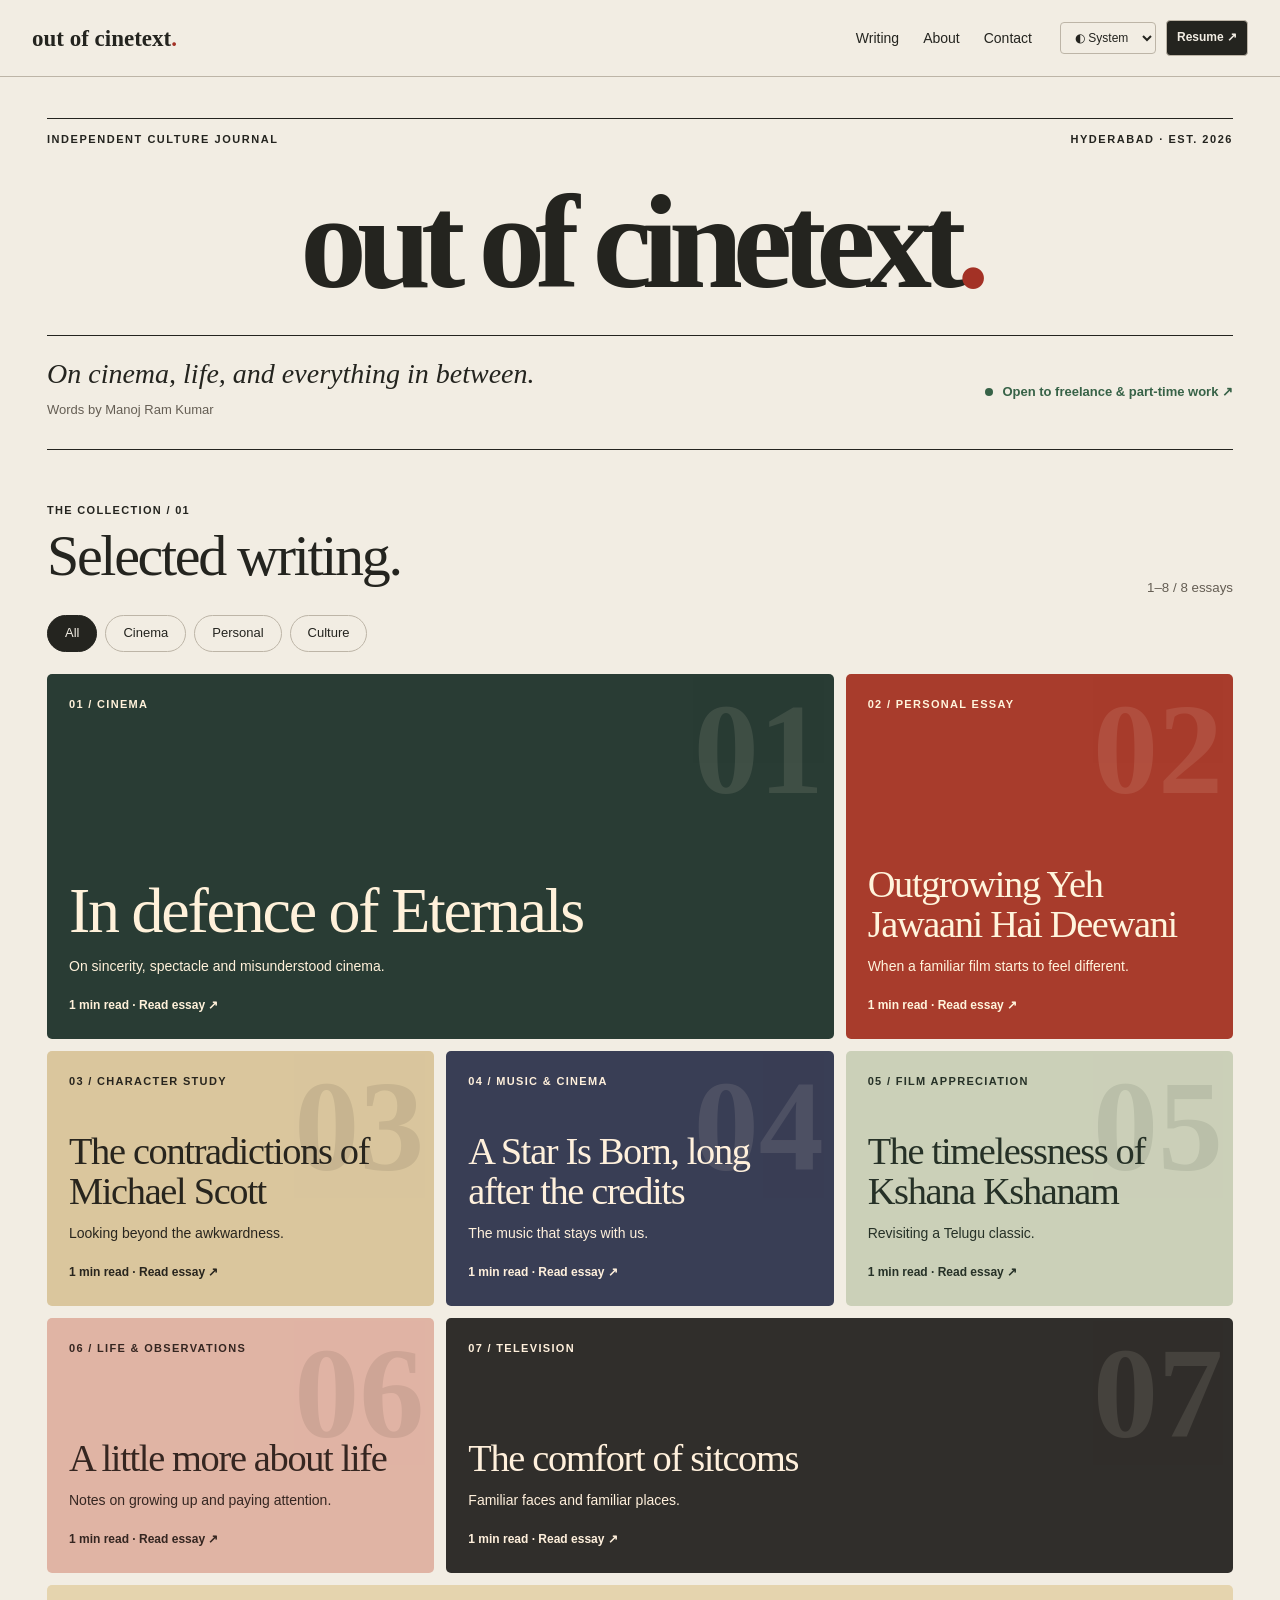
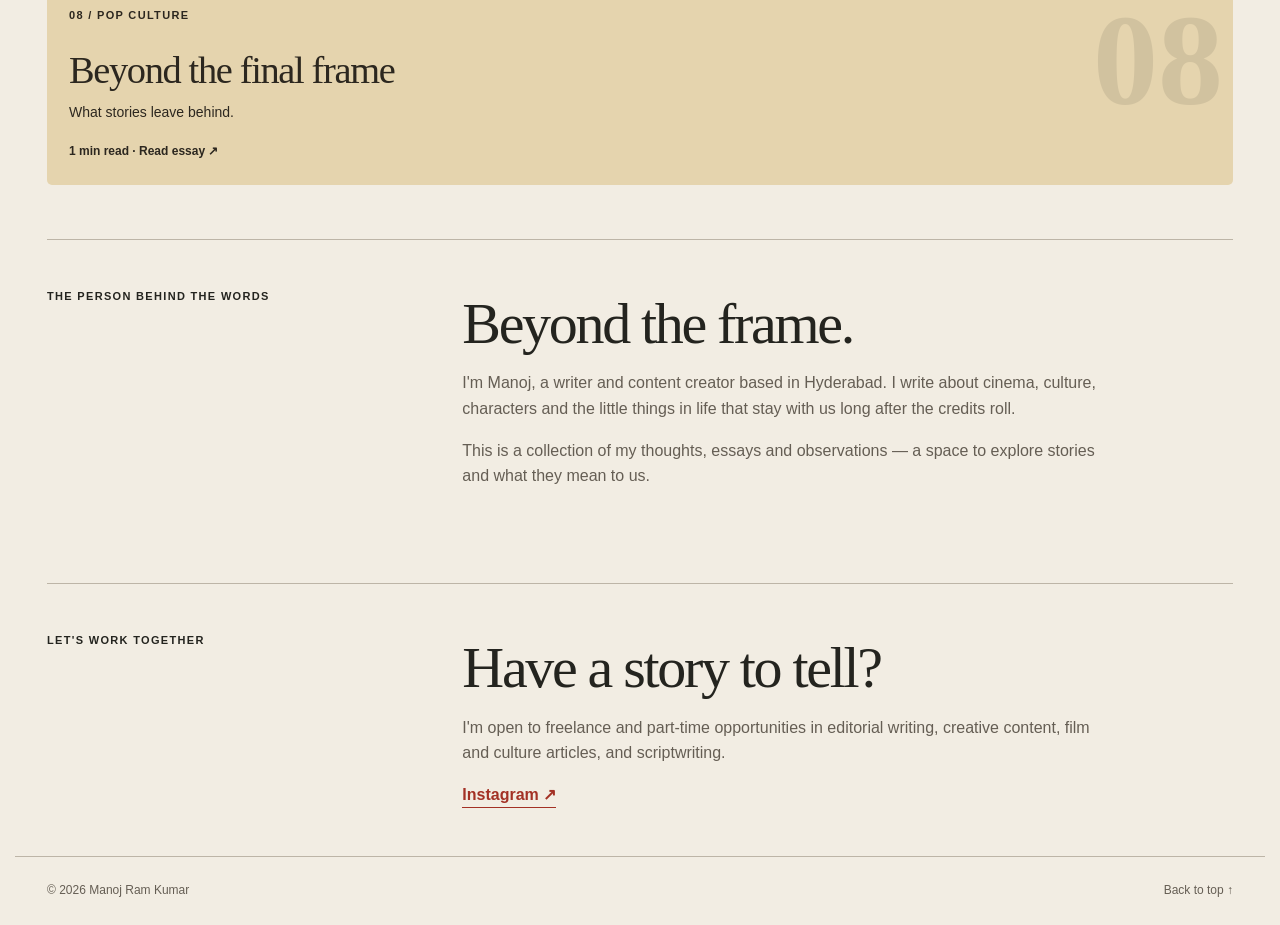
==== index.html @ 1c5a857e "Add files via upload" ====
<!doctype html><html lang="en"><head><meta charset="utf-8"><meta name="viewport" content="width=device-width,initial-scale=1"><meta name="description" content="Out of Cinetext — an independent writing portfolio by Manoj Ram Kumar."><title>out of cinetext.</title><script src="theme.js"></script><link rel="stylesheet" href="style.css"><script src="works.js" defer></script><script src="app.js" defer></script></head><body><a class="skip" href="#main">Skip to content</a><header class="mast"><div class="navwrap"><a class="brand" href="index.html">out of cinetext<span>.</span></a><nav aria-label="Main navigation"><a href="index.html#writing">Writing</a><a href="index.html#about">About</a><a href="index.html#contact">Contact</a></nav><div class="tools"><label class="sr" for="theme">Colour theme</label><select id="theme" title="Colour theme"><option value="system">◐ System</option><option value="light">☀ Light</option><option value="dark">☾ Dark</option></select><a class="resume" id="resume" href="resume.html">Resume ↗</a></div></div><div id="progress" role="progressbar" aria-label="Reading progress" aria-valuemin="0" aria-valuemax="100" aria-valuenow="0" hidden></div></header><main id="main"><section class="hero"><div class="edition"><span>INDEPENDENT CULTURE JOURNAL</span><span>HYDERABAD · EST. 2026</span></div><h1>out of cinetext<span>.</span></h1><div class="herofoot"><div><p class="tagline">On cinema, life, and everything in between.</p><p class="byline">Words by Manoj Ram Kumar</p></div><a class="availability" href="#contact"><i></i> Open to freelance &amp; part-time work ↗</a></div></section><section id="writing"><div class="sectionhead"><div><p class="eyebrow">THE COLLECTION / 01</p><h2>Selected writing.</h2></div><small id="count"></small></div><div class="filters" id="filters" aria-label="Filter by category"></div><div id="works" class="works"></div><div id="pagination" class="pagination" aria-label="Writing pages"></div><p id="status" class="sr" aria-live="polite"></p><noscript>Please enable JavaScript to view the writing collection.</noscript></section><section id="about" class="split"><p class="eyebrow">THE PERSON BEHIND THE WORDS</p><div><h2>Beyond the frame.</h2><p>I'm Manoj, a writer and content creator based in Hyderabad. I write about cinema, culture, characters and the little things in life that stay with us long after the credits roll.</p><p>This is a collection of my thoughts, essays and observations — a space to explore stories and what they mean to us.</p></div></section><section id="contact" class="split"><p class="eyebrow">LET'S WORK TOGETHER</p><div><h2>Have a story to tell?</h2><p>I'm open to freelance and part-time opportunities in editorial writing, creative content, film and culture articles, and scriptwriting.</p><a id="email" class="contactlink" hidden>Email me ↗</a><a class="contactlink" href="https://www.instagram.com/mithabhashiii/">Instagram ↗</a></div></section></main><footer><span>© <span id="year"></span> Manoj Ram Kumar</span><a href="#">Back to top ↑</a></footer></body></html>
---- style.css ----
:root{color-scheme:light;--bg:#f2ede3;--ink:#24241f;--muted:#655e54;--line:#bdb5a7;--accent:#a33125;--panel:#e7dfd0;--green:#376247;--header:76px;--serif:Georgia,'Times New Roman',serif;--sans:Arial,Helvetica,sans-serif}html[data-theme=dark]{color-scheme:dark;--bg:#191a18;--ink:#f1e8d8;--muted:#c0b8aa;--line:#57574e;--accent:#f18e76;--panel:#282a25;--green:#a8d1a9}*{box-sizing:border-box}html{scroll-behavior:smooth;scroll-padding-top:calc(var(--header) + 24px)}body{margin:0;background:var(--bg);color:var(--ink);font:16px/1.6 var(--sans);padding-top:var(--header)}a{color:inherit;text-decoration:none}button,select{font:inherit;color:inherit}button,select,a{-webkit-tap-highlight-color:transparent}button:focus-visible,a:focus-visible,select:focus-visible{outline:3px solid var(--accent);outline-offset:4px}.sr{position:absolute;width:1px;height:1px;overflow:hidden;clip-path:inset(50%)}.skip{position:fixed;top:-100px;left:12px;background:var(--bg);padding:8px;z-index:100}.skip:focus{top:8px}.mast{position:fixed;inset:0 0 auto;z-index:20;background:var(--bg);border-bottom:1px solid var(--line)}.navwrap{max-width:1320px;margin:auto;height:var(--header);padding:0 32px;display:flex;align-items:center;gap:28px}.brand{font:bold 23px/1 var(--serif);white-space:nowrap}.brand span,.hero h1 span{color:var(--accent)}nav{display:flex;gap:24px;margin-left:auto;font-size:14px}nav a:hover,.contactlink:hover{text-decoration:underline}.tools{display:flex;align-items:center;gap:10px}.tools select,.resume{border:1px solid var(--line);background:transparent;border-radius:4px;padding:7px 10px;font-size:12px;white-space:nowrap}.resume{background:var(--ink);color:var(--bg);font-weight:bold}#progress{position:absolute;bottom:-1px;left:0;height:3px;background:var(--accent);width:0}main,footer{max-width:1250px;margin:auto;padding:0 32px}.hero{padding:42px 0 52px}.edition,.herofoot,.sectionhead{display:flex;justify-content:space-between;align-items:center;gap:20px}.edition{border-top:1px solid var(--ink);padding-top:12px;font-size:11px;letter-spacing:.14em;font-weight:bold}.hero h1{font:bold clamp(54px,10.4vw,145px)/1.04 var(--serif);letter-spacing:-.075em;margin:24px 0;text-align:center}.herofoot{border-top:1px solid var(--ink);border-bottom:1px solid var(--ink);padding:20px 0}.tagline{font:italic clamp(19px,2.3vw,28px)/1.3 var(--serif);margin:0}.byline{font-size:13px;color:var(--muted);margin:8px 0}.availability{font-size:13px;color:var(--green);font-weight:bold}.availability i{display:inline-block;background:var(--green);width:8px;height:8px;border-radius:50%;margin-right:6px}.eyebrow,.meta{font-size:11px;letter-spacing:.12em;text-transform:uppercase;font-weight:bold;margin:0}.sectionhead{align-items:end}.sectionhead h2,.split h2{font:normal clamp(35px,5vw,58px)/1.05 var(--serif);letter-spacing:-.04em;margin:6px 0 12px}.sectionhead small{color:var(--muted)}.filters{display:flex;gap:8px;flex-wrap:wrap;margin:16px 0 22px}.filters button,.pagination button{border:1px solid var(--line);background:transparent;border-radius:30px;padding:7px 17px;cursor:pointer;font-size:13px}.filters button[aria-pressed=true],.pagination button[aria-current=page]{background:var(--ink);color:var(--bg);border-color:var(--ink)}.works{display:grid;grid-template-columns:repeat(6,minmax(0,1fr));gap:12px}.work{position:relative;isolation:isolate;overflow:hidden;border-radius:5px;min-height:255px;grid-column:span 2;display:flex;flex-direction:column;justify-content:space-between;padding:22px;background:var(--tile);color:var(--tileink);transition:transform .2s;}.work:hover{transform:translateY(-3px)}.work:nth-child(1){grid-column:span 4;min-height:365px}.work:nth-child(2){grid-column:span 2}.work:nth-child(7){grid-column:span 4}.work:nth-child(8){grid-column:span 6;min-height:200px}.works.compact .work{grid-column:span 2;min-height:260px}.work::after{content:attr(data-number);position:absolute;right:10px;top:10px;font: bold 130px/1 var(--serif);opacity:.10;z-index:-1}.work h3{font:normal clamp(23px,3vw,42px)/1.05 var(--serif);letter-spacing:-.035em;margin:14px 0 10px;overflow-wrap:anywhere}.work:first-child h3{font-size:clamp(32px,5vw,64px)}.works.compact .work h3{font-size:clamp(23px,3vw,38px)}.work p{font-size:14px;margin:0 0 14px}.work .read{font-size:12px;font-weight:bold}.work .cover{width:100%;height:clamp(110px,17vw,230px);object-fit:cover;margin:16px 0 0;border-radius:2px}.work:nth-child(1){--tile:#293c34;--tileink:#fff1da}.work:nth-child(2){--tile:#a83c2c;--tileink:#fff4dc}.work:nth-child(3){--tile:#dac69d;--tileink:#28251e}.work:nth-child(4){--tile:#393e55;--tileink:#fff0dc}.work:nth-child(5){--tile:#cbd0b8;--tileink:#263127}.work:nth-child(6){--tile:#e0b4a4;--tileink:#352621}.work:nth-child(7){--tile:#302e2b;--tileink:#fff0dc}.work:nth-child(8){--tile:#e5d4ae;--tileink:#2c271f}.pagination{display:flex;justify-content:center;gap:8px;flex-wrap:wrap;margin:24px 0}.pagination button:disabled{opacity:.4;cursor:default}.split{border-top:1px solid var(--line);display:grid;grid-template-columns:1fr 2fr;gap:30px;padding:48px 0;margin-top:30px}.split p:not(.eyebrow){max-width:650px;color:var(--muted)}.contactlink,.instagram{display:inline-block;border-bottom:1px solid currentColor;margin-right:22px;color:var(--accent);font-weight:bold}.article,.resume-page{max-width:800px;margin:0 auto;padding:48px 0 64px}.article h1,.resume-page h1{font:normal clamp(40px,7vw,80px)/1.04 var(--serif);letter-spacing:-.045em;margin:20px 0}.back{display:inline-block;color:var(--muted);margin-bottom:32px;font-size:14px}.article .cover{width:100%;max-height:440px;object-fit:cover;margin:20px 0}.body{font:clamp(19px,2.2vw,23px)/1.8 var(--serif);margin:35px auto;max-width:680px;white-space:pre-line;overflow-wrap:anywhere}.body p:first-child:first-letter{float:left;font-size:3.1em;line-height:.85;padding:7px 8px 0 0;color:var(--accent)}.article-end{border-top:1px solid var(--line);padding:24px 0}.article-end [aria-disabled=true]{color:var(--muted);border:0}.article-nav{display:grid;grid-template-columns:1fr 1fr;gap:15px;border-top:1px solid var(--line);padding-top:24px}.article-nav a{background:var(--panel);padding:16px;border-radius:4px}.article-nav a:last-child{text-align:right}.article-nav strong{display:block;font:normal 22px/1.2 var(--serif);margin-top:6px}footer{border-top:1px solid var(--line);display:flex;justify-content:space-between;gap:12px;padding-top:24px;padding-bottom:24px;color:var(--muted);font-size:12px}[hidden]{display:none!important}@media(max-width:900px){.works{grid-template-columns:repeat(4,minmax(0,1fr))}.work:nth-child(n),.works.compact .work{grid-column:span 2}.work:nth-child(1),.work:nth-child(8){grid-column:span 4}.navwrap{gap:14px;padding:0 20px}nav{gap:12px}}@media(max-width:600px){:root{--header:108px}.navwrap{height:var(--header);flex-wrap:wrap;gap:0;justify-content:space-between;padding:12px 16px}.brand{font-size:19px}.tools{gap:6px}.tools select,.resume{padding:5px 7px;font-size:11px}nav{order:3;width:100%;margin:8px 0 0;justify-content:space-between;border-top:1px solid var(--line);padding-top:8px}main,footer{padding-left:16px;padding-right:16px}.hero{padding-top:24px}.edition{font-size:9px;letter-spacing:.06em;gap:8px}.hero h1{font-size:clamp(43px,11.7vw,70px);margin:26px 0}.herofoot{align-items:start;flex-direction:column;gap:12px}.works{grid-template-columns:1fr}.work:nth-child(n),.works.compact .work{grid-column:1;min-height:220px;padding:20px}.work:nth-child(1){min-height:280px}.work h3,.works.compact .work h3{font-size:32px}.split{grid-template-columns:1fr;gap:10px;padding:32px 0}.article,.resume-page{padding-top:30px}.article-nav{grid-template-columns:1fr}.article-nav a:last-child{text-align:left}.sectionhead{gap:8px}.sectionhead small{font-size:11px}}@media(max-width:350px){.brand{font-size:16px}.tools select,.resume{font-size:10px;padding:5px}.navwrap{padding-inline:10px}}@media(prefers-reduced-motion:reduce){html{scroll-behavior:auto}*,*::before,*::after{transition:none!important}}
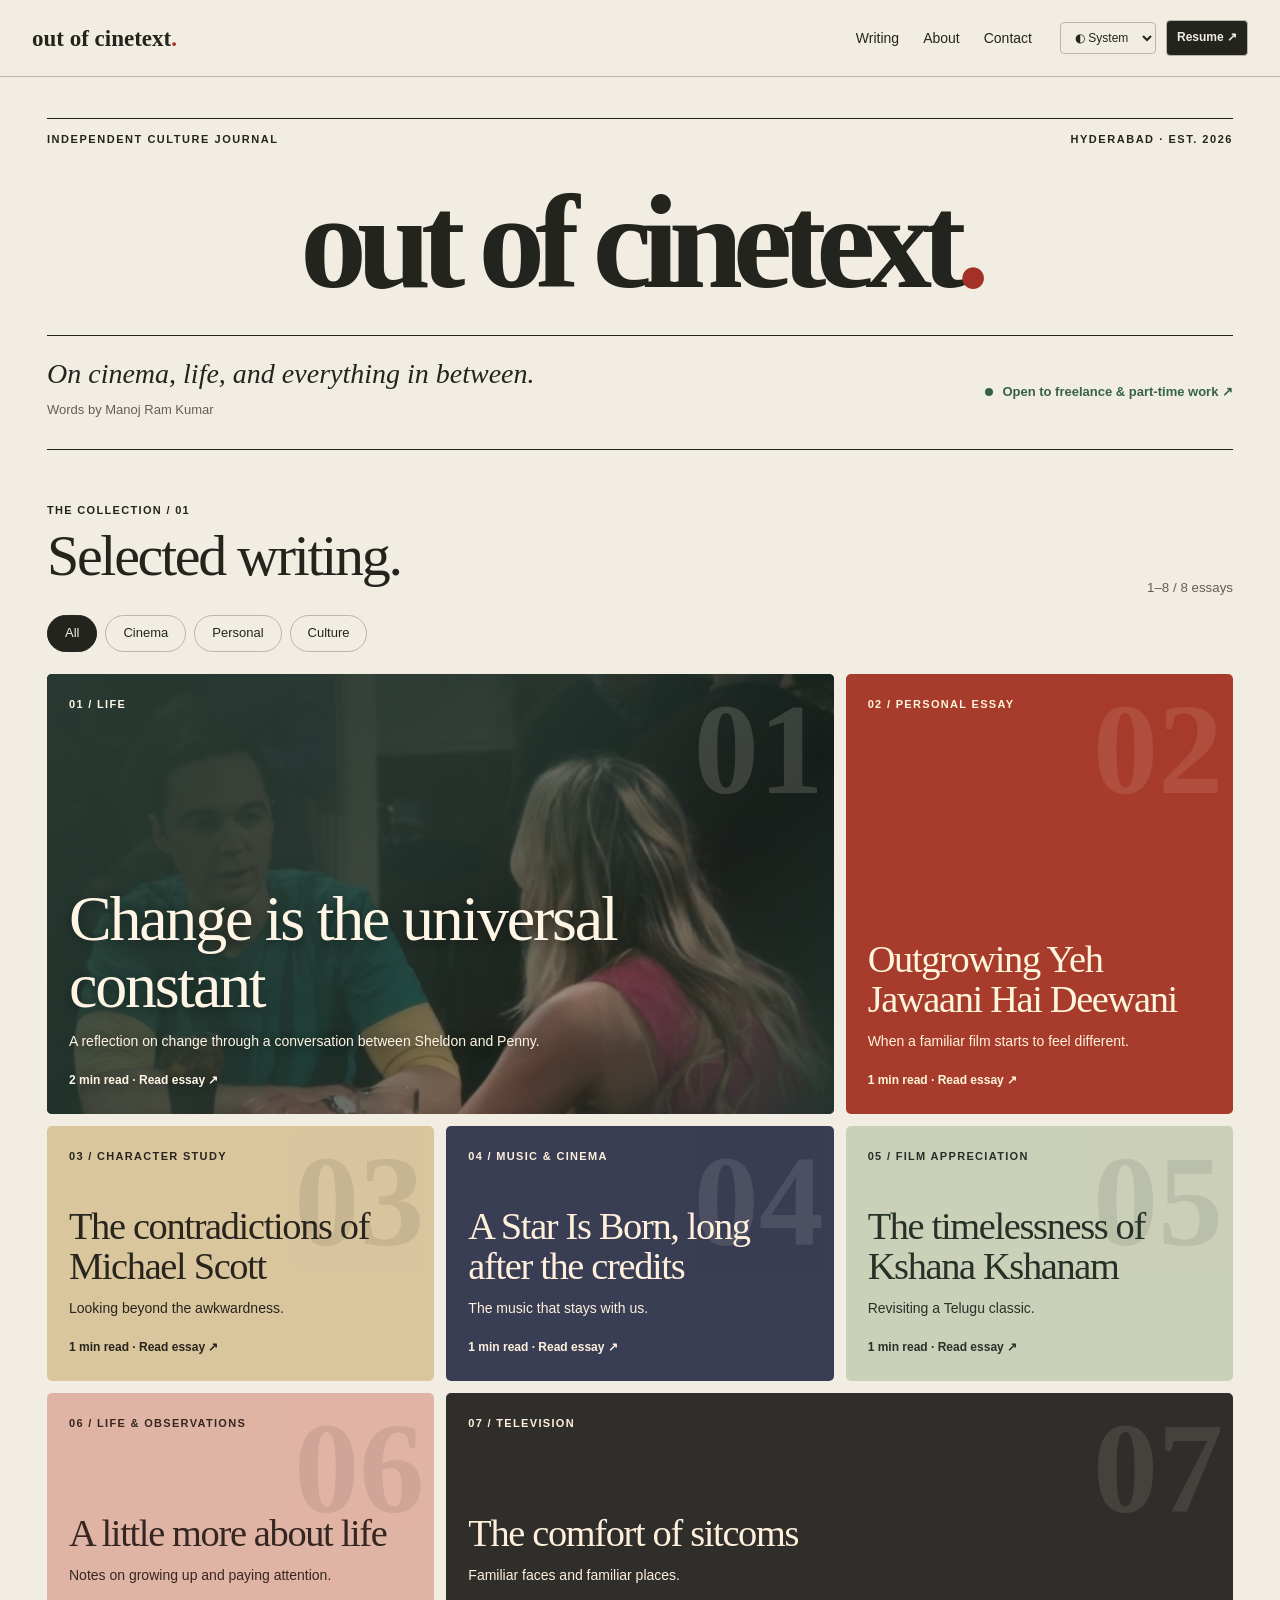
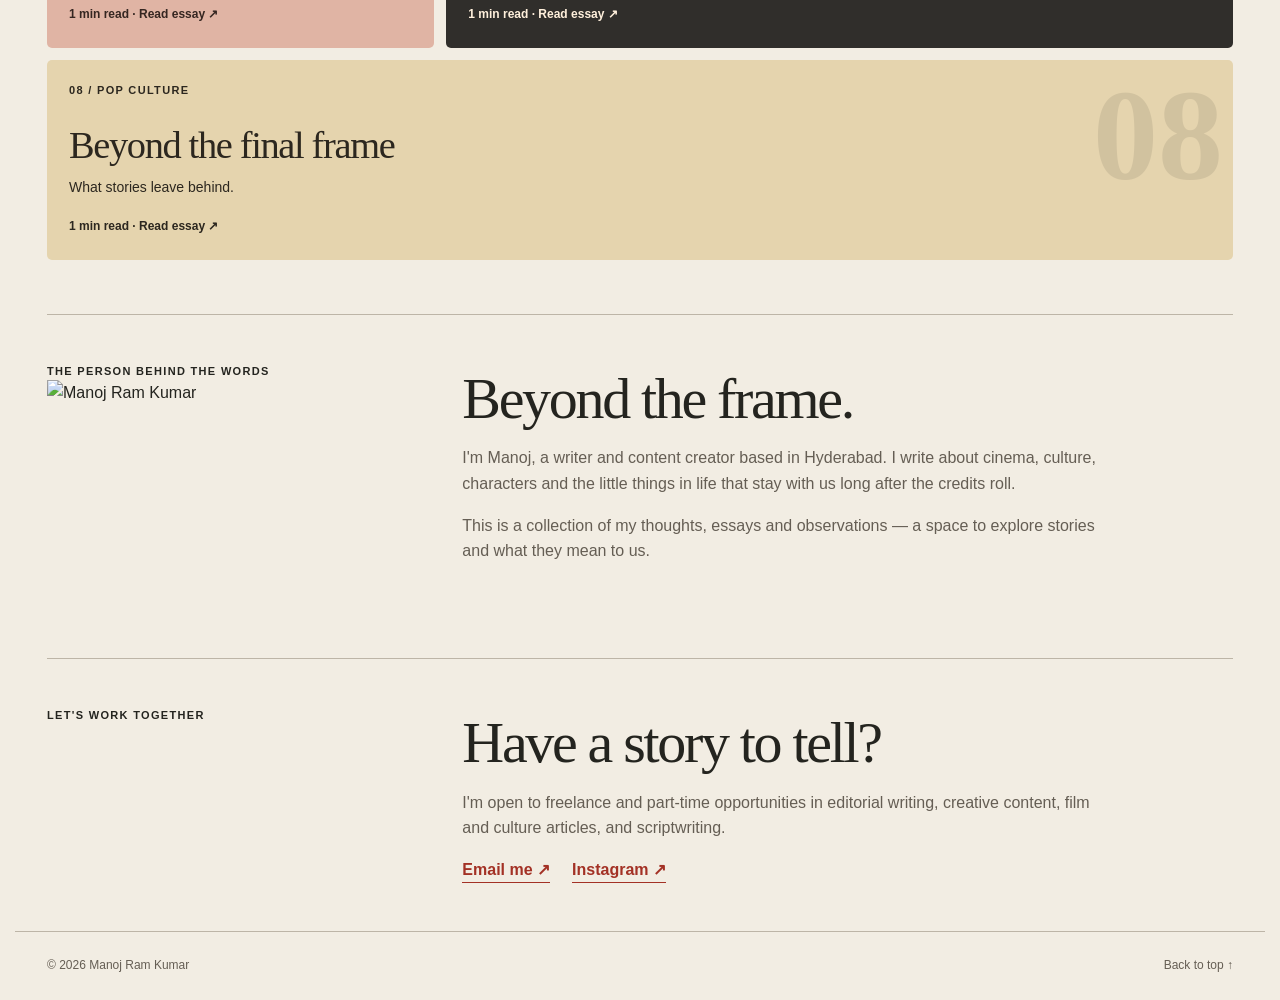
==== commit 4a6ca30d: "Update index.html" ====
--- a/index.html
+++ b/index.html
@@ -1 +1,8 @@
-<!doctype html><html lang="en"><head><meta charset="utf-8"><meta name="viewport" content="width=device-width,initial-scale=1"><meta name="description" content="Out of Cinetext — an independent writing portfolio by Manoj Ram Kumar."><title>out of cinetext.</title><script src="theme.js"></script><link rel="stylesheet" href="style.css"><script src="works.js" defer></script><script src="app.js" defer></script></head><body><a class="skip" href="#main">Skip to content</a><header class="mast"><div class="navwrap"><a class="brand" href="index.html">out of cinetext<span>.</span></a><nav aria-label="Main navigation"><a href="index.html#writing">Writing</a><a href="index.html#about">About</a><a href="index.html#contact">Contact</a></nav><div class="tools"><label class="sr" for="theme">Colour theme</label><select id="theme" title="Colour theme"><option value="system">◐ System</option><option value="light">☀ Light</option><option value="dark">☾ Dark</option></select><a class="resume" id="resume" href="resume.html">Resume ↗</a></div></div><div id="progress" role="progressbar" aria-label="Reading progress" aria-valuemin="0" aria-valuemax="100" aria-valuenow="0" hidden></div></header><main id="main"><section class="hero"><div class="edition"><span>INDEPENDENT CULTURE JOURNAL</span><span>HYDERABAD · EST. 2026</span></div><h1>out of cinetext<span>.</span></h1><div class="herofoot"><div><p class="tagline">On cinema, life, and everything in between.</p><p class="byline">Words by Manoj Ram Kumar</p></div><a class="availability" href="#contact"><i></i> Open to freelance &amp; part-time work ↗</a></div></section><section id="writing"><div class="sectionhead"><div><p class="eyebrow">THE COLLECTION / 01</p><h2>Selected writing.</h2></div><small id="count"></small></div><div class="filters" id="filters" aria-label="Filter by category"></div><div id="works" class="works"></div><div id="pagination" class="pagination" aria-label="Writing pages"></div><p id="status" class="sr" aria-live="polite"></p><noscript>Please enable JavaScript to view the writing collection.</noscript></section><section id="about" class="split"><p class="eyebrow">THE PERSON BEHIND THE WORDS</p><div><h2>Beyond the frame.</h2><p>I'm Manoj, a writer and content creator based in Hyderabad. I write about cinema, culture, characters and the little things in life that stay with us long after the credits roll.</p><p>This is a collection of my thoughts, essays and observations — a space to explore stories and what they mean to us.</p></div></section><section id="contact" class="split"><p class="eyebrow">LET'S WORK TOGETHER</p><div><h2>Have a story to tell?</h2><p>I'm open to freelance and part-time opportunities in editorial writing, creative content, film and culture articles, and scriptwriting.</p><a id="email" class="contactlink" hidden>Email me ↗</a><a class="contactlink" href="https://www.instagram.com/mithabhashiii/">Instagram ↗</a></div></section></main><footer><span>© <span id="year"></span> Manoj Ram Kumar</span><a href="#">Back to top ↑</a></footer></body></html>
+<!doctype html><html lang="en"><head><meta charset="utf-8"><meta name="viewport" content="width=device-width,initial-scale=1"><meta name="description" content="Out of Cinetext — an independent writing portfolio by Manoj Ram Kumar."><title>out of cinetext.</title><script src="theme.js"></script><link rel="stylesheet" href="style.css"><script src="works.js" defer></script><script src="app.js" defer></script></head><body><a class="skip" href="#main">Skip to content</a><header class="mast"><div class="navwrap"><a class="brand" href="index.html">out of cinetext<span>.</span></a><nav aria-label="Main navigation"><a href="index.html#writing">Writing</a><a href="index.html#about">About</a><a href="index.html#contact">Contact</a></nav><div class="tools"><label class="sr" for="theme">Colour theme</label><select id="theme" title="Colour theme"><option value="system">◐ System</option><option value="light">☀ Light</option><option value="dark">☾ Dark</option></select><a class="resume" id="resume" href="resume.html">Resume ↗</a></div></div><div id="progress" role="progressbar" aria-label="Reading progress" aria-valuemin="0" aria-valuemax="100" aria-valuenow="0" hidden></div></header><main id="main"><section class="hero"><div class="edition"><span>INDEPENDENT CULTURE JOURNAL</span><span>HYDERABAD · EST. 2026</span></div><h1>out of cinetext<span>.</span></h1><div class="herofoot"><div><p class="tagline">On cinema, life, and everything in between.</p><p class="byline">Words by Manoj Ram Kumar</p></div><a class="availability" href="#contact"><i></i> Open to freelance &amp; part-time work ↗</a></div></section><section id="writing"><div class="sectionhead"><div><p class="eyebrow">THE COLLECTION / 01</p><h2>Selected writing.</h2></div><small id="count"></small></div><div class="filters" id="filters" aria-label="Filter by category"></div><div id="works" class="works"></div><div id="pagination" class="pagination" aria-label="Writing pages"></div><p id="status" class="sr" aria-live="polite"></p><noscript>Please enable JavaScript to view the writing collection.</noscript></section><section id="about" class="split"><div class="author-profile">
+  <p class="eyebrow">THE PERSON BEHIND THE WORDS</p>
+
+  <div class="author-portrait">
+    <img src="images/profile.png" alt="Manoj Ram Kumar">
+  </div>
+</div>
+  <div><h2>Beyond the frame.</h2><p>I'm Manoj, a writer and content creator based in Hyderabad. I write about cinema, culture, characters and the little things in life that stay with us long after the credits roll.</p><p>This is a collection of my thoughts, essays and observations — a space to explore stories and what they mean to us.</p></div></section><section id="contact" class="split"><p class="eyebrow">LET'S WORK TOGETHER</p><div><h2>Have a story to tell?</h2><p>I'm open to freelance and part-time opportunities in editorial writing, creative content, film and culture articles, and scriptwriting.</p><a id="email" class="contactlink" hidden>Email me ↗</a><a class="contactlink" href="https://www.instagram.com/out.of.cinetext/">Instagram ↗</a></div></section></main><footer><span>© <span id="year"></span> Manoj Ram Kumar</span><a href="#">Back to top ↑</a></footer></body></html>
--- a/style.css
+++ b/style.css
@@ -1 +1,88 @@
 :root{color-scheme:light;--bg:#f2ede3;--ink:#24241f;--muted:#655e54;--line:#bdb5a7;--accent:#a33125;--panel:#e7dfd0;--green:#376247;--header:76px;--serif:Georgia,'Times New Roman',serif;--sans:Arial,Helvetica,sans-serif}html[data-theme=dark]{color-scheme:dark;--bg:#191a18;--ink:#f1e8d8;--muted:#c0b8aa;--line:#57574e;--accent:#f18e76;--panel:#282a25;--green:#a8d1a9}*{box-sizing:border-box}html{scroll-behavior:smooth;scroll-padding-top:calc(var(--header) + 24px)}body{margin:0;background:var(--bg);color:var(--ink);font:16px/1.6 var(--sans);padding-top:var(--header)}a{color:inherit;text-decoration:none}button,select{font:inherit;color:inherit}button,select,a{-webkit-tap-highlight-color:transparent}button:focus-visible,a:focus-visible,select:focus-visible{outline:3px solid var(--accent);outline-offset:4px}.sr{position:absolute;width:1px;height:1px;overflow:hidden;clip-path:inset(50%)}.skip{position:fixed;top:-100px;left:12px;background:var(--bg);padding:8px;z-index:100}.skip:focus{top:8px}.mast{position:fixed;inset:0 0 auto;z-index:20;background:var(--bg);border-bottom:1px solid var(--line)}.navwrap{max-width:1320px;margin:auto;height:var(--header);padding:0 32px;display:flex;align-items:center;gap:28px}.brand{font:bold 23px/1 var(--serif);white-space:nowrap}.brand span,.hero h1 span{color:var(--accent)}nav{display:flex;gap:24px;margin-left:auto;font-size:14px}nav a:hover,.contactlink:hover{text-decoration:underline}.tools{display:flex;align-items:center;gap:10px}.tools select,.resume{border:1px solid var(--line);background:transparent;border-radius:4px;padding:7px 10px;font-size:12px;white-space:nowrap}.resume{background:var(--ink);color:var(--bg);font-weight:bold}#progress{position:absolute;bottom:-1px;left:0;height:3px;background:var(--accent);width:0}main,footer{max-width:1250px;margin:auto;padding:0 32px}.hero{padding:42px 0 52px}.edition,.herofoot,.sectionhead{display:flex;justify-content:space-between;align-items:center;gap:20px}.edition{border-top:1px solid var(--ink);padding-top:12px;font-size:11px;letter-spacing:.14em;font-weight:bold}.hero h1{font:bold clamp(54px,10.4vw,145px)/1.04 var(--serif);letter-spacing:-.075em;margin:24px 0;text-align:center}.herofoot{border-top:1px solid var(--ink);border-bottom:1px solid var(--ink);padding:20px 0}.tagline{font:italic clamp(19px,2.3vw,28px)/1.3 var(--serif);margin:0}.byline{font-size:13px;color:var(--muted);margin:8px 0}.availability{font-size:13px;color:var(--green);font-weight:bold}.availability i{display:inline-block;background:var(--green);width:8px;height:8px;border-radius:50%;margin-right:6px}.eyebrow,.meta{font-size:11px;letter-spacing:.12em;text-transform:uppercase;font-weight:bold;margin:0}.sectionhead{align-items:end}.sectionhead h2,.split h2{font:normal clamp(35px,5vw,58px)/1.05 var(--serif);letter-spacing:-.04em;margin:6px 0 12px}.sectionhead small{color:var(--muted)}.filters{display:flex;gap:8px;flex-wrap:wrap;margin:16px 0 22px}.filters button,.pagination button{border:1px solid var(--line);background:transparent;border-radius:30px;padding:7px 17px;cursor:pointer;font-size:13px}.filters button[aria-pressed=true],.pagination button[aria-current=page]{background:var(--ink);color:var(--bg);border-color:var(--ink)}.works{display:grid;grid-template-columns:repeat(6,minmax(0,1fr));gap:12px}.work{position:relative;isolation:isolate;overflow:hidden;border-radius:5px;min-height:255px;grid-column:span 2;display:flex;flex-direction:column;justify-content:space-between;padding:22px;background:var(--tile);color:var(--tileink);transition:transform .2s;}.work:hover{transform:translateY(-3px)}.work:nth-child(1){grid-column:span 4;min-height:365px}.work:nth-child(2){grid-column:span 2}.work:nth-child(7){grid-column:span 4}.work:nth-child(8){grid-column:span 6;min-height:200px}.works.compact .work{grid-column:span 2;min-height:260px}.work::after{content:attr(data-number);position:absolute;right:10px;top:10px;font: bold 130px/1 var(--serif);opacity:.10;z-index:-1}.work h3{font:normal clamp(23px,3vw,42px)/1.05 var(--serif);letter-spacing:-.035em;margin:14px 0 10px;overflow-wrap:anywhere}.work:first-child h3{font-size:clamp(32px,5vw,64px)}.works.compact .work h3{font-size:clamp(23px,3vw,38px)}.work p{font-size:14px;margin:0 0 14px}.work .read{font-size:12px;font-weight:bold}.work .cover{width:100%;height:clamp(110px,17vw,230px);object-fit:cover;margin:16px 0 0;border-radius:2px}.work:nth-child(1){--tile:#293c34;--tileink:#fff1da}.work:nth-child(2){--tile:#a83c2c;--tileink:#fff4dc}.work:nth-child(3){--tile:#dac69d;--tileink:#28251e}.work:nth-child(4){--tile:#393e55;--tileink:#fff0dc}.work:nth-child(5){--tile:#cbd0b8;--tileink:#263127}.work:nth-child(6){--tile:#e0b4a4;--tileink:#352621}.work:nth-child(7){--tile:#302e2b;--tileink:#fff0dc}.work:nth-child(8){--tile:#e5d4ae;--tileink:#2c271f}.pagination{display:flex;justify-content:center;gap:8px;flex-wrap:wrap;margin:24px 0}.pagination button:disabled{opacity:.4;cursor:default}.split{border-top:1px solid var(--line);display:grid;grid-template-columns:1fr 2fr;gap:30px;padding:48px 0;margin-top:30px}.split p:not(.eyebrow){max-width:650px;color:var(--muted)}.contactlink,.instagram{display:inline-block;border-bottom:1px solid currentColor;margin-right:22px;color:var(--accent);font-weight:bold}.article,.resume-page{max-width:800px;margin:0 auto;padding:48px 0 64px}.article h1,.resume-page h1{font:normal clamp(40px,7vw,80px)/1.04 var(--serif);letter-spacing:-.045em;margin:20px 0}.back{display:inline-block;color:var(--muted);margin-bottom:32px;font-size:14px}.article .cover{width:100%;max-height:440px;object-fit:cover;margin:20px 0}.body{font:clamp(19px,2.2vw,23px)/1.8 var(--serif);margin:35px auto;max-width:680px;white-space:pre-line;overflow-wrap:anywhere}.body p:first-child:first-letter{float:left;font-size:3.1em;line-height:.85;padding:7px 8px 0 0;color:var(--accent)}.article-end{border-top:1px solid var(--line);padding:24px 0}.article-end [aria-disabled=true]{color:var(--muted);border:0}.article-nav{display:grid;grid-template-columns:1fr 1fr;gap:15px;border-top:1px solid var(--line);padding-top:24px}.article-nav a{background:var(--panel);padding:16px;border-radius:4px}.article-nav a:last-child{text-align:right}.article-nav strong{display:block;font:normal 22px/1.2 var(--serif);margin-top:6px}footer{border-top:1px solid var(--line);display:flex;justify-content:space-between;gap:12px;padding-top:24px;padding-bottom:24px;color:var(--muted);font-size:12px}[hidden]{display:none!important}@media(max-width:900px){.works{grid-template-columns:repeat(4,minmax(0,1fr))}.work:nth-child(n),.works.compact .work{grid-column:span 2}.work:nth-child(1),.work:nth-child(8){grid-column:span 4}.navwrap{gap:14px;padding:0 20px}nav{gap:12px}}@media(max-width:600px){:root{--header:108px}.navwrap{height:var(--header);flex-wrap:wrap;gap:0;justify-content:space-between;padding:12px 16px}.brand{font-size:19px}.tools{gap:6px}.tools select,.resume{padding:5px 7px;font-size:11px}nav{order:3;width:100%;margin:8px 0 0;justify-content:space-between;border-top:1px solid var(--line);padding-top:8px}main,footer{padding-left:16px;padding-right:16px}.hero{padding-top:24px}.edition{font-size:9px;letter-spacing:.06em;gap:8px}.hero h1{font-size:clamp(43px,11.7vw,70px);margin:26px 0}.herofoot{align-items:start;flex-direction:column;gap:12px}.works{grid-template-columns:1fr}.work:nth-child(n),.works.compact .work{grid-column:1;min-height:220px;padding:20px}.work:nth-child(1){min-height:280px}.work h3,.works.compact .work h3{font-size:32px}.split{grid-template-columns:1fr;gap:10px;padding:32px 0}.article,.resume-page{padding-top:30px}.article-nav{grid-template-columns:1fr}.article-nav a:last-child{text-align:left}.sectionhead{gap:8px}.sectionhead small{font-size:11px}}@media(max-width:350px){.brand{font-size:16px}.tools select,.resume{font-size:10px;padding:5px}.navwrap{padding-inline:10px}}@media(prefers-reduced-motion:reduce){html{scroll-behavior:auto}*,*::before,*::after{transition:none!important}}
+
+/* Cinematic brand-colour image integration */
+
+.work:has(.cover) {
+    position: relative;
+    isolation: isolate;
+    overflow: hidden;
+    background: var(--tile);
+    color: #fff5e5;
+    min-height: 340px;
+}
+
+/* Full-bleed background image */
+
+.work:has(.cover) .cover {
+    position: absolute;
+    inset: 0;
+    width: 100%;
+    height: 100%;
+    margin: 0;
+    border-radius: 0;
+    object-fit: cover;
+    object-position: center;
+    z-index: -3;
+    opacity: 0.85;
+    transition: transform 0.6s ease;
+}
+
+/* Brand-colour gradient overlay */
+
+.work:has(.cover)::before {
+    content: "";
+    position: absolute;
+    inset: 0;
+    z-index: -2;
+    background: linear-gradient(
+        135deg,
+        color-mix(in srgb, var(--tile) 95%, black) 0%,
+        color-mix(in srgb, var(--tile) 75%, transparent) 45%,
+        color-mix(in srgb, var(--tile) 35%, transparent) 70%,
+        color-mix(in srgb, var(--tile) 85%, black) 100%
+    );
+}
+
+/* Extra contrast behind the text */
+
+.work:has(.cover) > div:last-child {
+    position: relative;
+    text-shadow: 0 2px 12px rgba(0, 0, 0, 0.4);
+}
+
+/* Translucent article number */
+
+.work:has(.cover)::after {
+    opacity: 0.15;
+    z-index: -1;
+}
+
+/* Featured tile */
+
+.work:has(.cover):first-child {
+    min-height: 440px;
+}
+
+/* Subtle cinematic hover */
+
+.work:has(.cover):hover .cover {
+    transform: scale(1.05);
+}
+
+/* Mobile responsiveness */
+
+@media (max-width: 600px) {
+    .work:has(.cover) {
+        min-height: 320px;
+    }
+
+    .work:has(.cover):first-child {
+        min-height: 380px;
+    }
+}
+
+@media (prefers-reduced-motion: reduce) {
+    .work:has(.cover):hover .cover {
+        transform: none;
+    }
+}
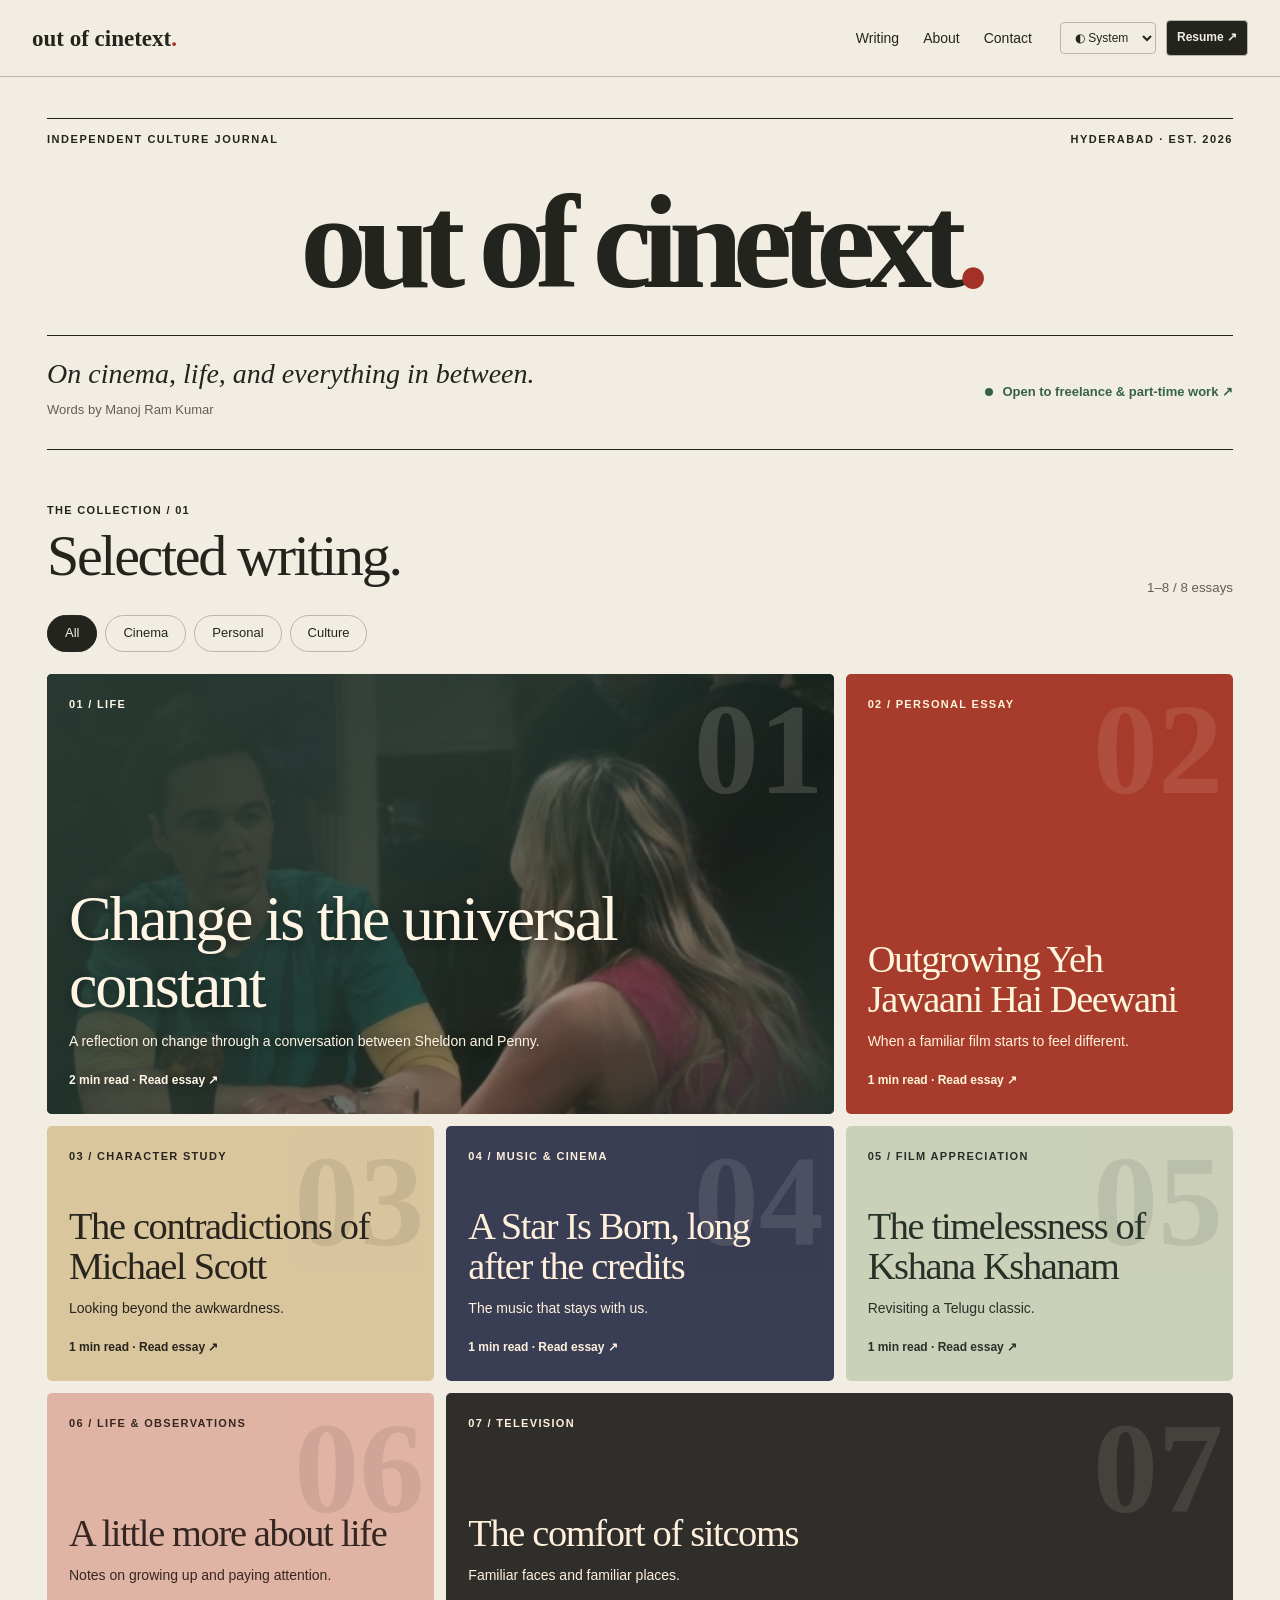
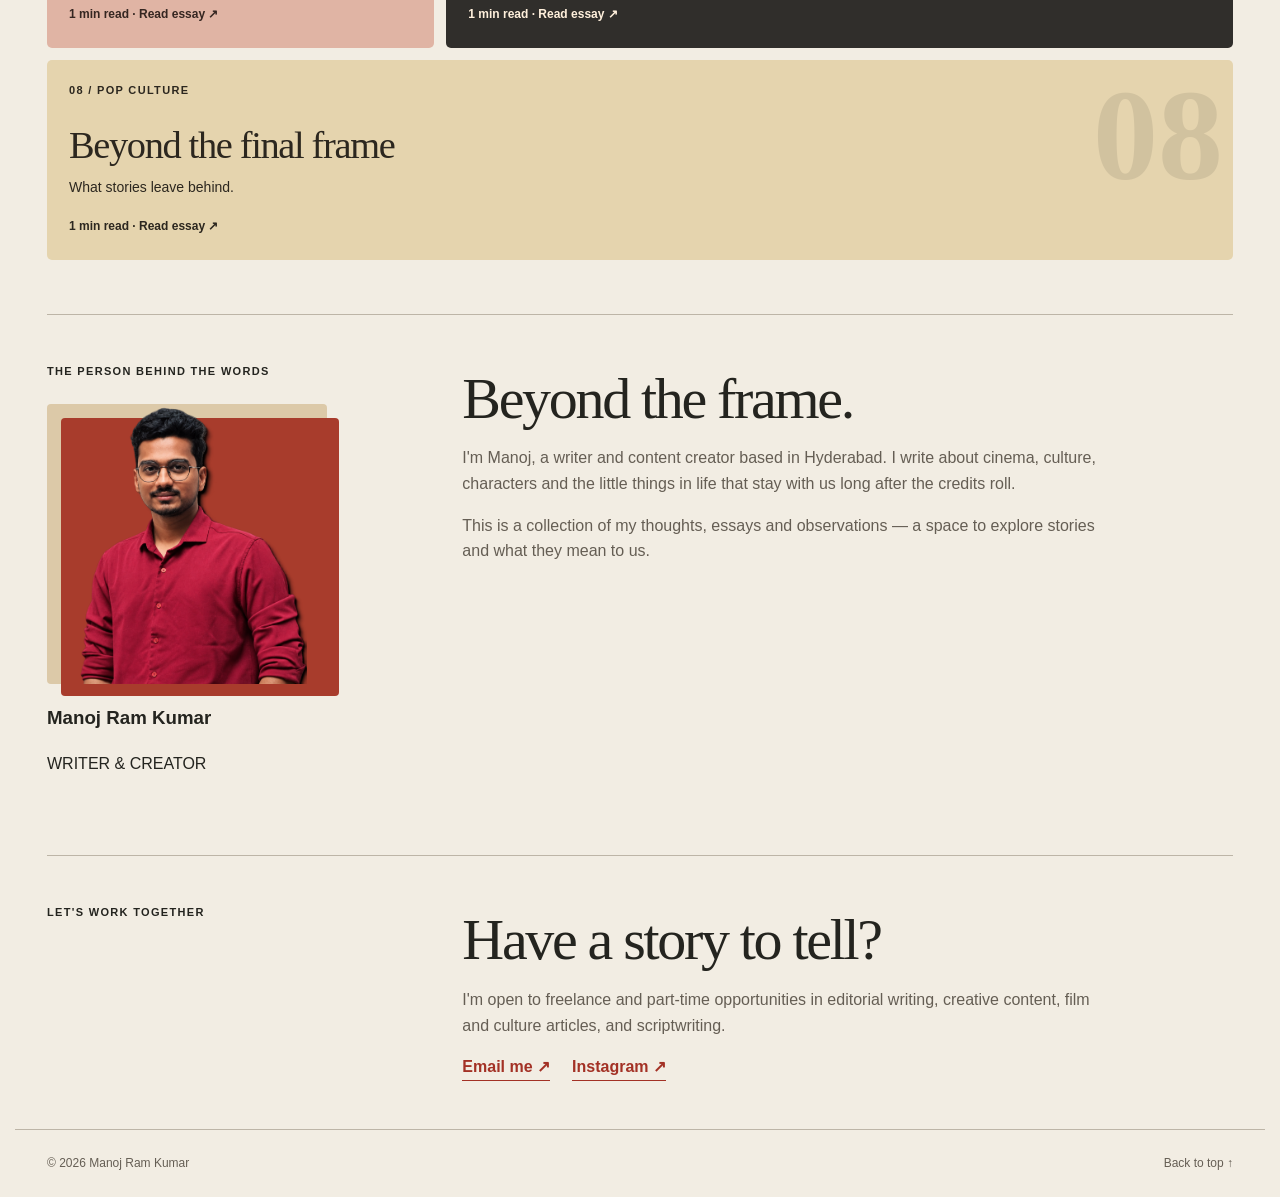
==== commit 41cd6674: "Update index.html" ====
--- a/index.html
+++ b/index.html
@@ -1,8 +1,18 @@
-<!doctype html><html lang="en"><head><meta charset="utf-8"><meta name="viewport" content="width=device-width,initial-scale=1"><meta name="description" content="Out of Cinetext — an independent writing portfolio by Manoj Ram Kumar."><title>out of cinetext.</title><script src="theme.js"></script><link rel="stylesheet" href="style.css"><script src="works.js" defer></script><script src="app.js" defer></script></head><body><a class="skip" href="#main">Skip to content</a><header class="mast"><div class="navwrap"><a class="brand" href="index.html">out of cinetext<span>.</span></a><nav aria-label="Main navigation"><a href="index.html#writing">Writing</a><a href="index.html#about">About</a><a href="index.html#contact">Contact</a></nav><div class="tools"><label class="sr" for="theme">Colour theme</label><select id="theme" title="Colour theme"><option value="system">◐ System</option><option value="light">☀ Light</option><option value="dark">☾ Dark</option></select><a class="resume" id="resume" href="resume.html">Resume ↗</a></div></div><div id="progress" role="progressbar" aria-label="Reading progress" aria-valuemin="0" aria-valuemax="100" aria-valuenow="0" hidden></div></header><main id="main"><section class="hero"><div class="edition"><span>INDEPENDENT CULTURE JOURNAL</span><span>HYDERABAD · EST. 2026</span></div><h1>out of cinetext<span>.</span></h1><div class="herofoot"><div><p class="tagline">On cinema, life, and everything in between.</p><p class="byline">Words by Manoj Ram Kumar</p></div><a class="availability" href="#contact"><i></i> Open to freelance &amp; part-time work ↗</a></div></section><section id="writing"><div class="sectionhead"><div><p class="eyebrow">THE COLLECTION / 01</p><h2>Selected writing.</h2></div><small id="count"></small></div><div class="filters" id="filters" aria-label="Filter by category"></div><div id="works" class="works"></div><div id="pagination" class="pagination" aria-label="Writing pages"></div><p id="status" class="sr" aria-live="polite"></p><noscript>Please enable JavaScript to view the writing collection.</noscript></section><section id="about" class="split"><div class="author-profile">
-  <p class="eyebrow">THE PERSON BEHIND THE WORDS</p>
+<!doctype html><html lang="en"><head><meta charset="utf-8"><meta name="viewport" content="width=device-width,initial-scale=1"><meta name="description" content="Out of Cinetext — an independent writing portfolio by Manoj Ram Kumar."><title>out of cinetext.</title><script src="theme.js"></script><link rel="stylesheet" href="style.css"><script src="works.js" defer></script><script src="app.js" defer></script></head><body><a class="skip" href="#main">Skip to content</a><header class="mast"><div class="navwrap"><a class="brand" href="index.html">out of cinetext<span>.</span></a><nav aria-label="Main navigation"><a href="index.html#writing">Writing</a><a href="index.html#about">About</a><a href="index.html#contact">Contact</a></nav><div class="tools"><label class="sr" for="theme">Colour theme</label><select id="theme" title="Colour theme"><option value="system">◐ System</option><option value="light">☀ Light</option><option value="dark">☾ Dark</option></select><a class="resume" id="resume" href="resume.html">Resume ↗</a></div></div><div id="progress" role="progressbar" aria-label="Reading progress" aria-valuemin="0" aria-valuemax="100" aria-valuenow="0" hidden></div></header><main id="main"><section class="hero"><div class="edition"><span>INDEPENDENT CULTURE JOURNAL</span><span>HYDERABAD · EST. 2026</span></div><h1>out of cinetext<span>.</span></h1><div class="herofoot"><div><p class="tagline">On cinema, life, and everything in between.</p><p class="byline">Words by Manoj Ram Kumar</p></div><a class="availability" href="#contact"><i></i> Open to freelance &amp; part-time work ↗</a></div></section><section id="writing"><div class="sectionhead"><div><p class="eyebrow">THE COLLECTION / 01</p><h2>Selected writing.</h2></div><small id="count"></small></div><div class="filters" id="filters" aria-label="Filter by category"></div><div id="works" class="works"></div><div id="pagination" class="pagination" aria-label="Writing pages"></div><p id="status" class="sr" aria-live="polite"></p><noscript>Please enable JavaScript to view the writing collection.</noscript></section><section id="about" class="split">
+  
+<div class="author-profile">
+    <p class="eyebrow">THE PERSON BEHIND THE WORDS</p>
 
-  <div class="author-portrait">
-    <img src="images/profile.png" alt="Manoj Ram Kumar">
-  </div>
+    <div class="author-card">
+        <div class="author-portrait">
+            <img src="images/profile.png" alt="Manoj Ram Kumar">
+        </div>
+
+        <div class="author-nameplate">
+            <h3>Manoj Ram Kumar</h3>
+            <span>WRITER & CREATOR</span>
+        </div>
+    </div>
 </div>
+
   <div><h2>Beyond the frame.</h2><p>I'm Manoj, a writer and content creator based in Hyderabad. I write about cinema, culture, characters and the little things in life that stay with us long after the credits roll.</p><p>This is a collection of my thoughts, essays and observations — a space to explore stories and what they mean to us.</p></div></section><section id="contact" class="split"><p class="eyebrow">LET'S WORK TOGETHER</p><div><h2>Have a story to tell?</h2><p>I'm open to freelance and part-time opportunities in editorial writing, creative content, film and culture articles, and scriptwriting.</p><a id="email" class="contactlink" hidden>Email me ↗</a><a class="contactlink" href="https://www.instagram.com/out.of.cinetext/">Instagram ↗</a></div></section></main><footer><span>© <span id="year"></span> Manoj Ram Kumar</span><a href="#">Back to top ↑</a></footer></body></html>
--- a/style.css
+++ b/style.css
@@ -86,3 +86,41 @@
         transform: none;
     }
 }
+
+/* About section author portrait */
+
+.author-portrait {
+    position: relative;
+    isolation: isolate;
+    width: min(280px, 100%);
+    aspect-ratio: 1;
+    margin-top: 24px;
+    background: #dcc9a8;
+    border-radius: 4px;
+}
+
+.author-portrait::before {
+    content: "";
+    position: absolute;
+    inset: 14px -12px -12px 14px;
+    background: #a83c2c;
+    border-radius: 4px;
+    z-index: -1;
+}
+
+.author-portrait img {
+    position: relative;
+    width: 100%;
+    height: 100%;
+    object-fit: contain;
+    object-position: bottom;
+    display: block;
+    filter: none;
+}
+
+@media (max-width: 768px) {
+    .author-portrait {
+        width: min(240px, 90%);
+        margin: 24px auto;
+    }
+}
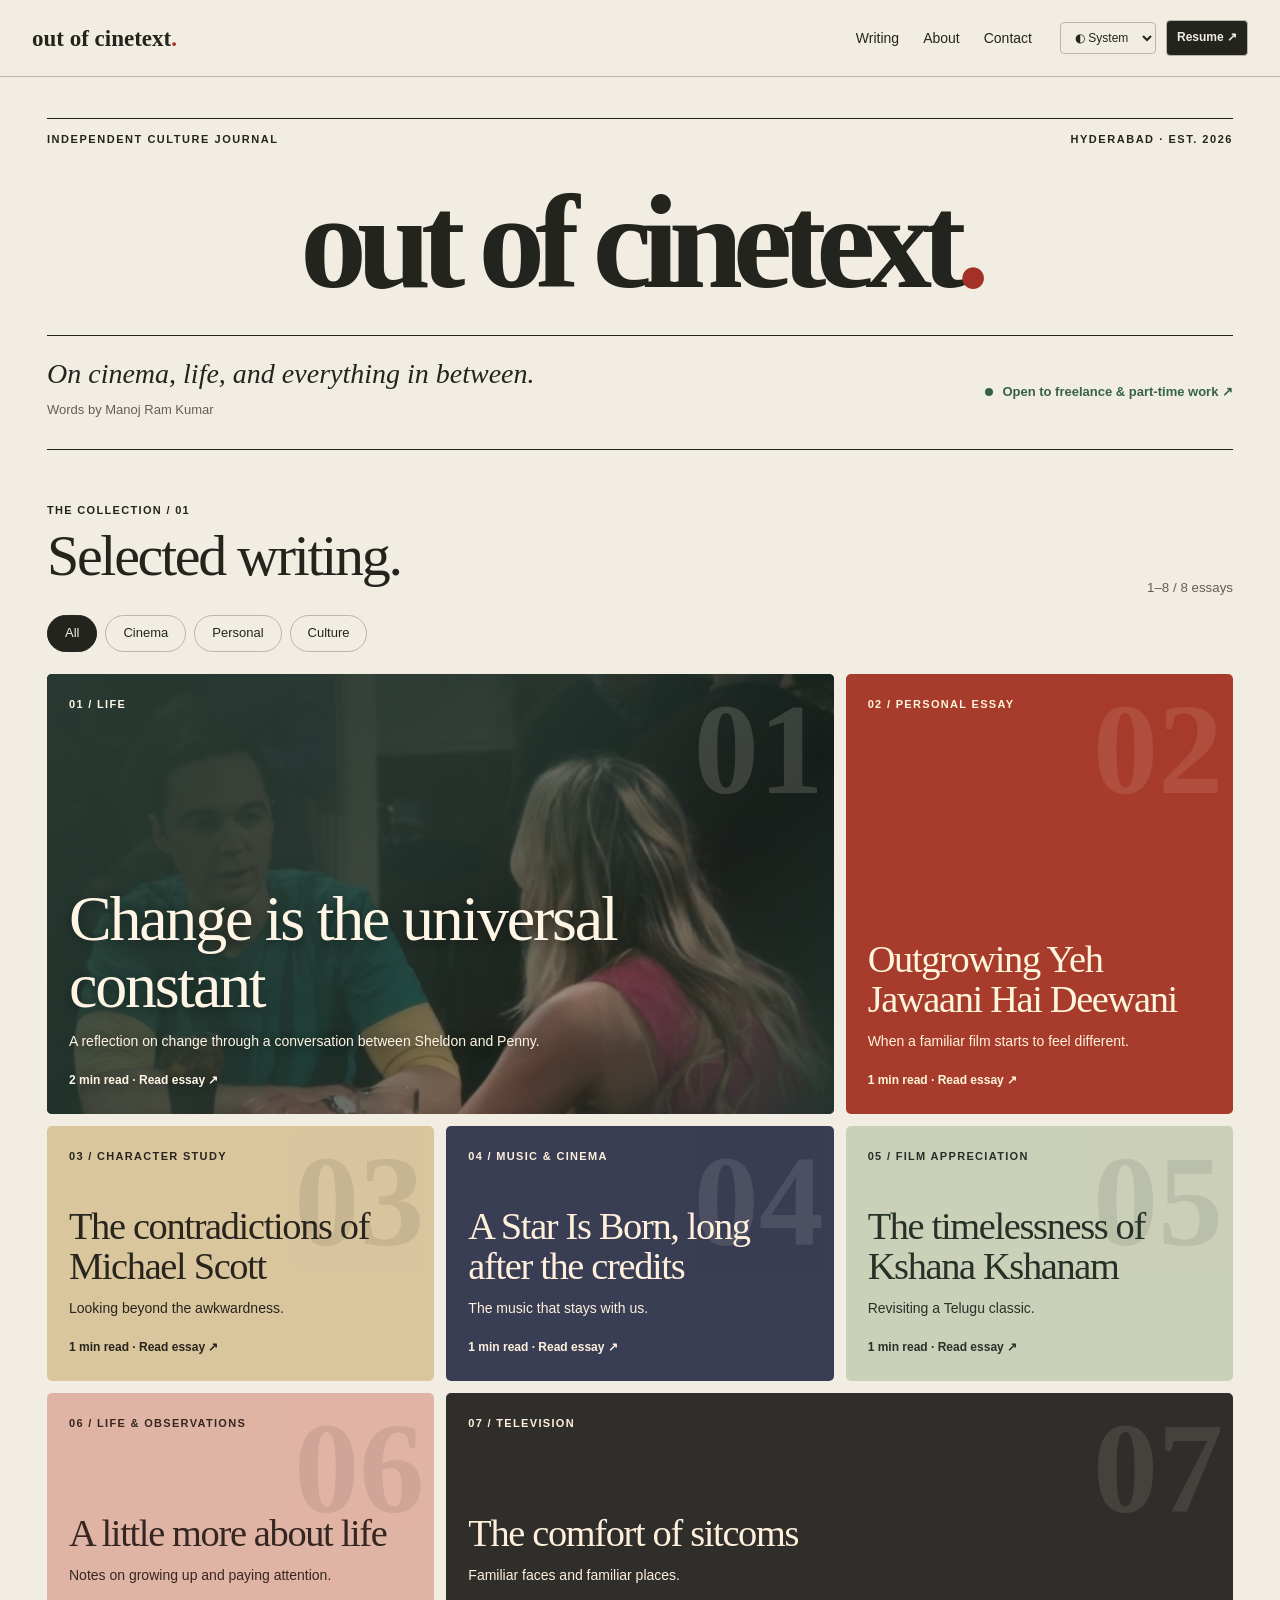
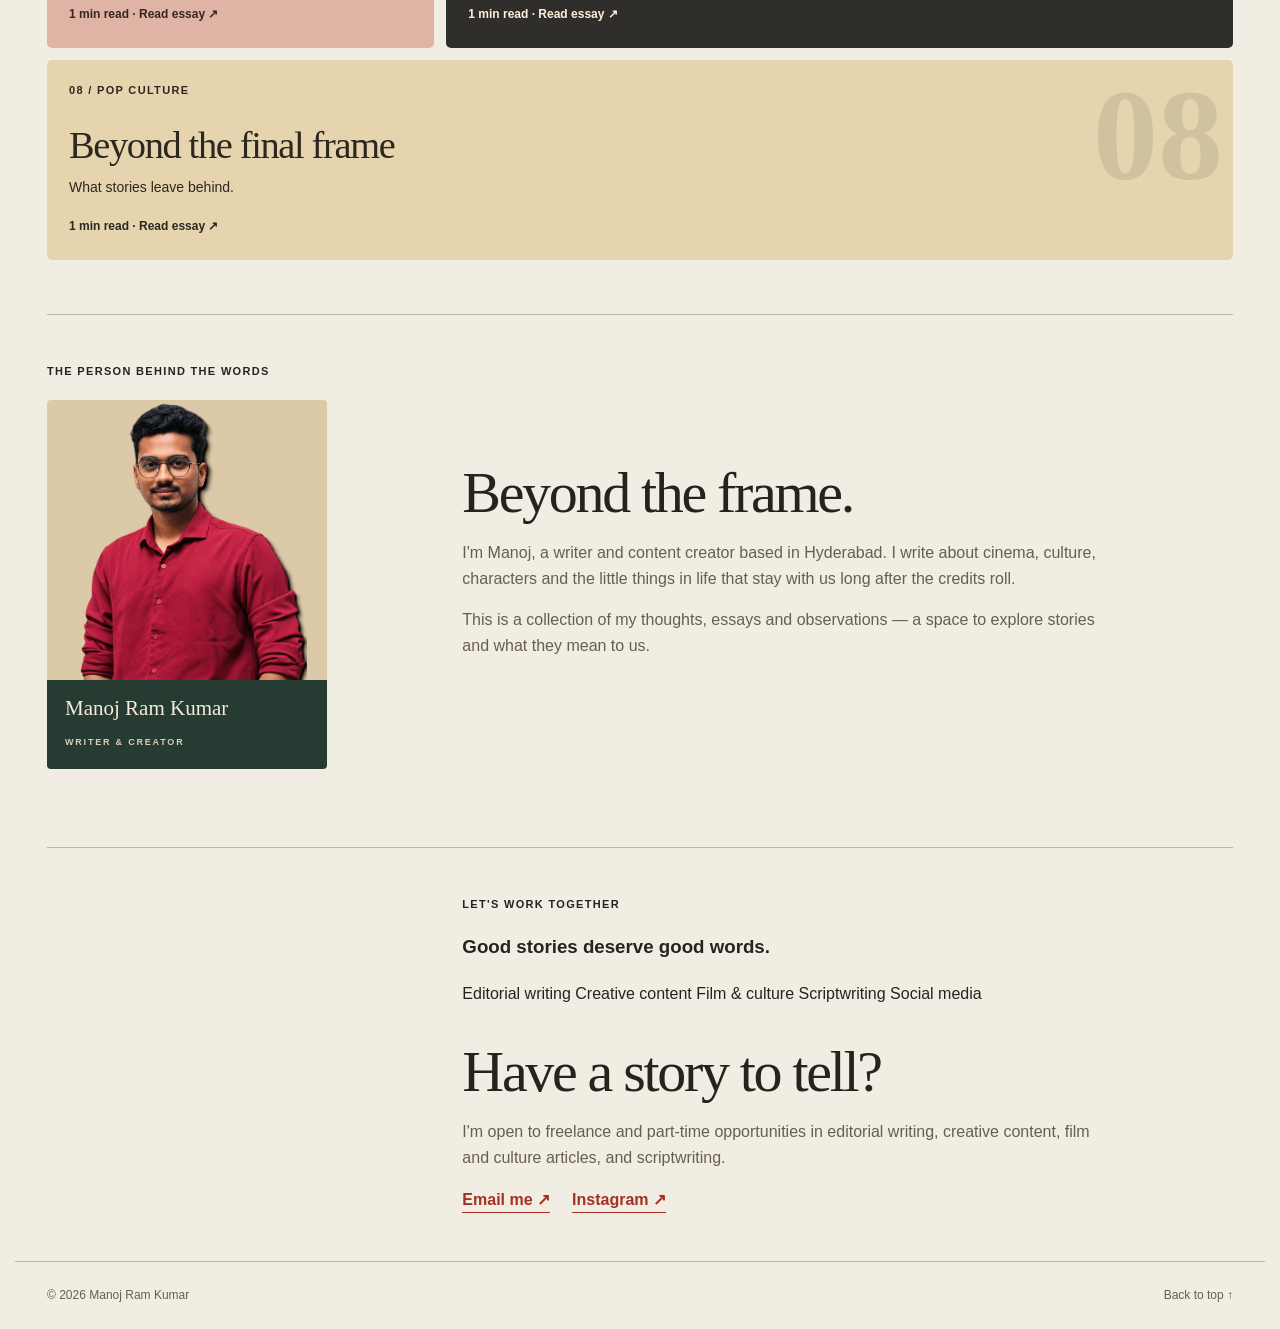
==== commit 676c4d62: "Update index.html" ====
--- a/index.html
+++ b/index.html
@@ -15,4 +15,28 @@
     </div>
 </div>
 
-  <div><h2>Beyond the frame.</h2><p>I'm Manoj, a writer and content creator based in Hyderabad. I write about cinema, culture, characters and the little things in life that stay with us long after the credits roll.</p><p>This is a collection of my thoughts, essays and observations — a space to explore stories and what they mean to us.</p></div></section><section id="contact" class="split"><p class="eyebrow">LET'S WORK TOGETHER</p><div><h2>Have a story to tell?</h2><p>I'm open to freelance and part-time opportunities in editorial writing, creative content, film and culture articles, and scriptwriting.</p><a id="email" class="contactlink" hidden>Email me ↗</a><a class="contactlink" href="https://www.instagram.com/out.of.cinetext/">Instagram ↗</a></div></section></main><footer><span>© <span id="year"></span> Manoj Ram Kumar</span><a href="#">Back to top ↑</a></footer></body></html>
+  <div><h2>Beyond the frame.</h2><p>I'm Manoj, a writer and content creator based in Hyderabad. I write about cinema, culture, characters and the little things in life that stay with us long after the credits roll.</p><p>This is a collection of my thoughts, essays and observations — a space to explore stories and what they mean to us.</p></div></section><section id="contact" class="split"><p class="eyebrow">
+
+<div class="collab-profile">
+
+    <p class="eyebrow">LET'S WORK TOGETHER</p>
+
+    <div class="collab-card">
+
+        <h3>Good stories deserve good words.</h3>
+
+        <div class="collab-services">
+            <div class="service-tags">
+                <span>Editorial writing</span>
+                <span>Creative content</span>
+                <span>Film & culture</span>
+                <span>Scriptwriting</span>
+                <span>Social media</span>
+            </div>
+        </div>
+
+    </div>
+
+</div>
+
+</p><div><h2>Have a story to tell?</h2><p>I'm open to freelance and part-time opportunities in editorial writing, creative content, film and culture articles, and scriptwriting.</p><a id="email" class="contactlink" hidden>Email me ↗</a><a class="contactlink" href="https://www.instagram.com/out.of.cinetext/">Instagram ↗</a></div></section></main><footer><span>© <span id="year"></span> Manoj Ram Kumar</span><a href="#">Back to top ↑</a></footer></body></html>
--- a/style.css
+++ b/style.css
@@ -87,40 +87,95 @@
     }
 }
 
-/* About section author portrait */
+
+/* Editorial author profile */
+
+#about {
+    align-items: center;
+}
+
+.author-profile {
+    display: flex;
+    flex-direction: column;
+    align-items: flex-start;
+    gap: 20px;
+}
+
+.author-card {
+    width: min(280px, 100%);
+    border-radius: 4px;
+    overflow: hidden;
+}
+
+/* Portrait background */
 
 .author-portrait {
     position: relative;
-    isolation: isolate;
-    width: min(280px, 100%);
-    aspect-ratio: 1;
-    margin-top: 24px;
+    width: 100%;
+    aspect-ratio: 1 / 1;
     background: #dcc9a8;
-    border-radius: 4px;
+    overflow: hidden;
+    margin: 0;
 }
 
-.author-portrait::before {
-    content: "";
-    position: absolute;
-    inset: 14px -12px -12px 14px;
-    background: #a83c2c;
-    border-radius: 4px;
-    z-index: -1;
+/* Remove previous decorative shapes */
+
+.author-portrait::before,
+.author-portrait::after {
+    display: none;
 }
 
+/* Profile image */
+
 .author-portrait img {
-    position: relative;
+    position: absolute;
+    bottom: 0;
+    left: 50%;
+    transform: translateX(-50%);
     width: 100%;
     height: 100%;
     object-fit: contain;
-    object-position: bottom;
+    object-position: center bottom;
     display: block;
     filter: none;
 }
 
+/* Editorial nameplate */
+
+.author-nameplate {
+    background: #263b32;
+    color: #f5ebd9;
+    padding: 16px 18px;
+}
+
+.author-nameplate h3 {
+    font-family: Georgia, serif;
+    font-size: 21px;
+    font-weight: normal;
+    line-height: 1.2;
+    margin: 0 0 6px;
+}
+
+.author-nameplate span {
+    font-size: 9px;
+    font-weight: 600;
+    letter-spacing: 1.8px;
+    color: #d8cdb8;
+}
+
+/* Mobile responsiveness */
+
 @media (max-width: 768px) {
-    .author-portrait {
-        width: min(240px, 90%);
-        margin: 24px auto;
+    .author-profile {
+        gap: 16px;
+        margin-bottom: 24px;
+    }
+
+    .author-card {
+        width: min(260px, 100%);
+    }
+
+    .author-nameplate h3 {
+        font-size: 20px;
     }
 }
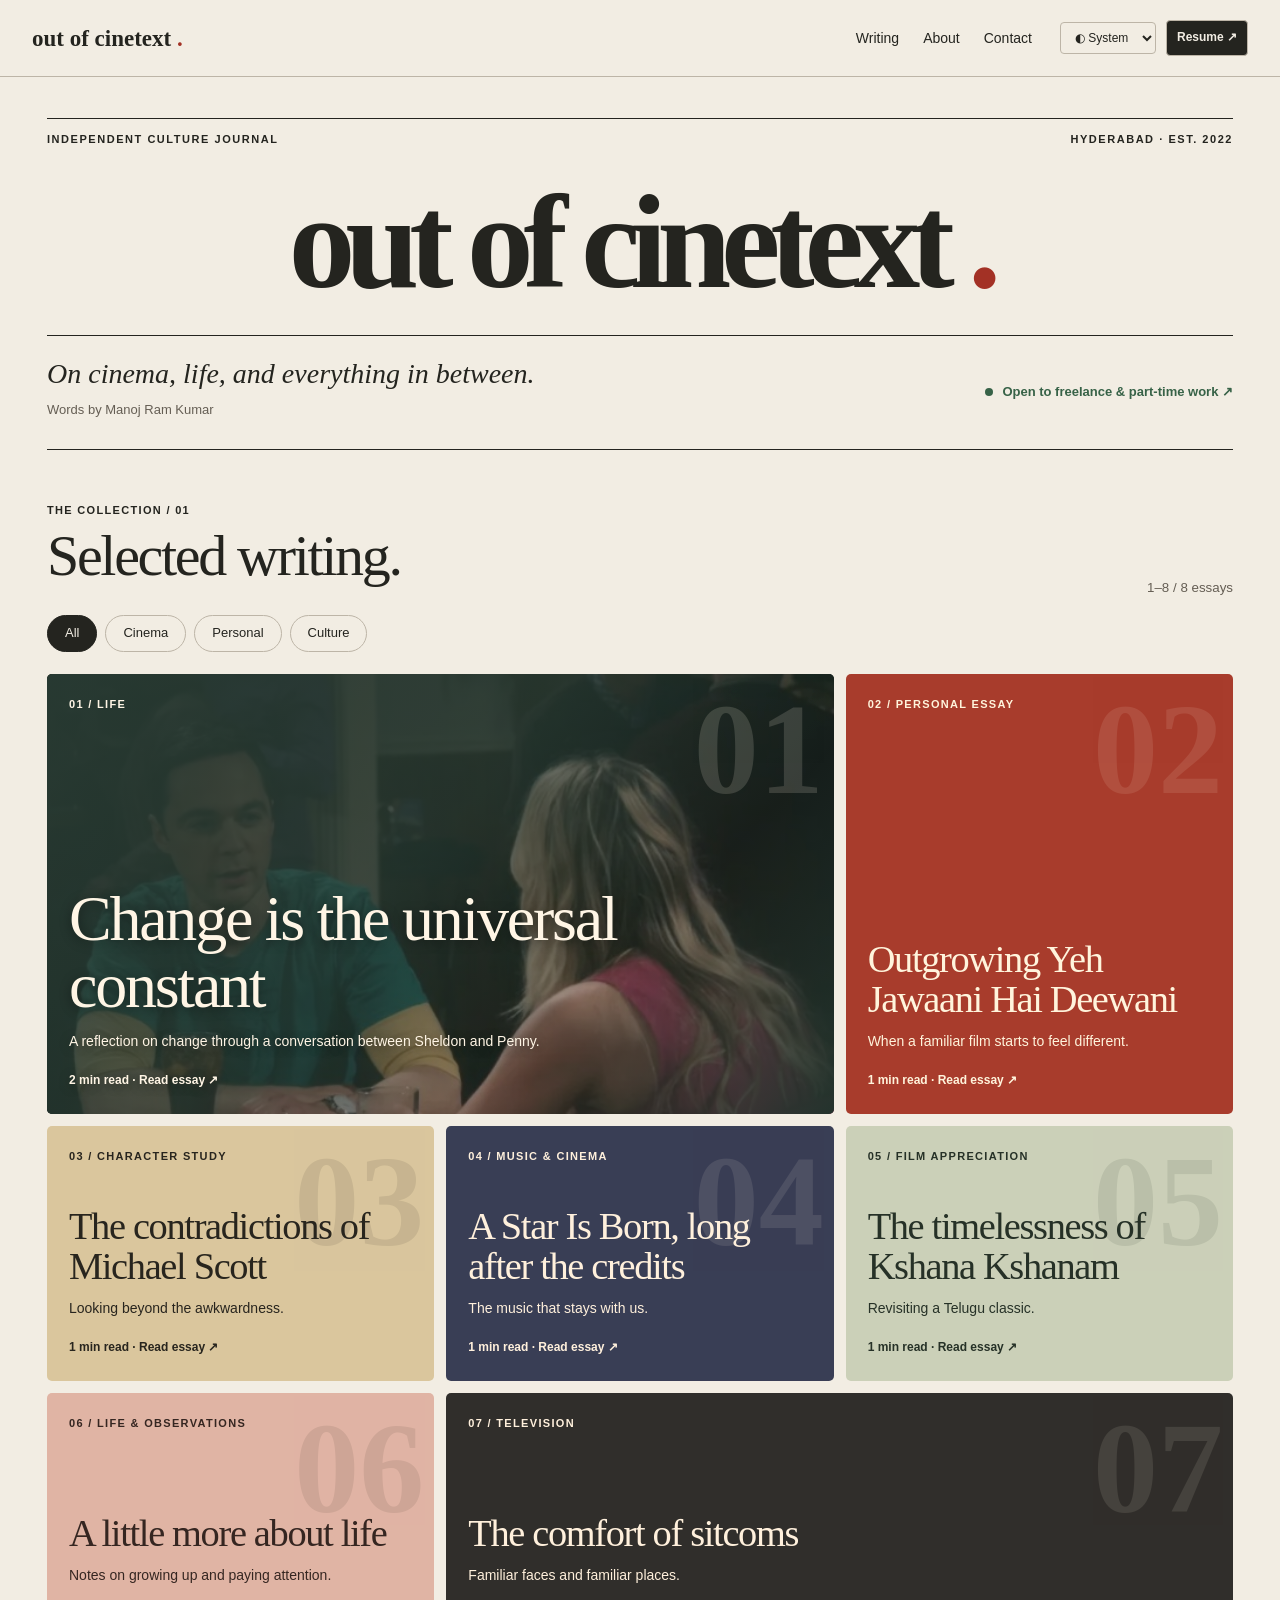
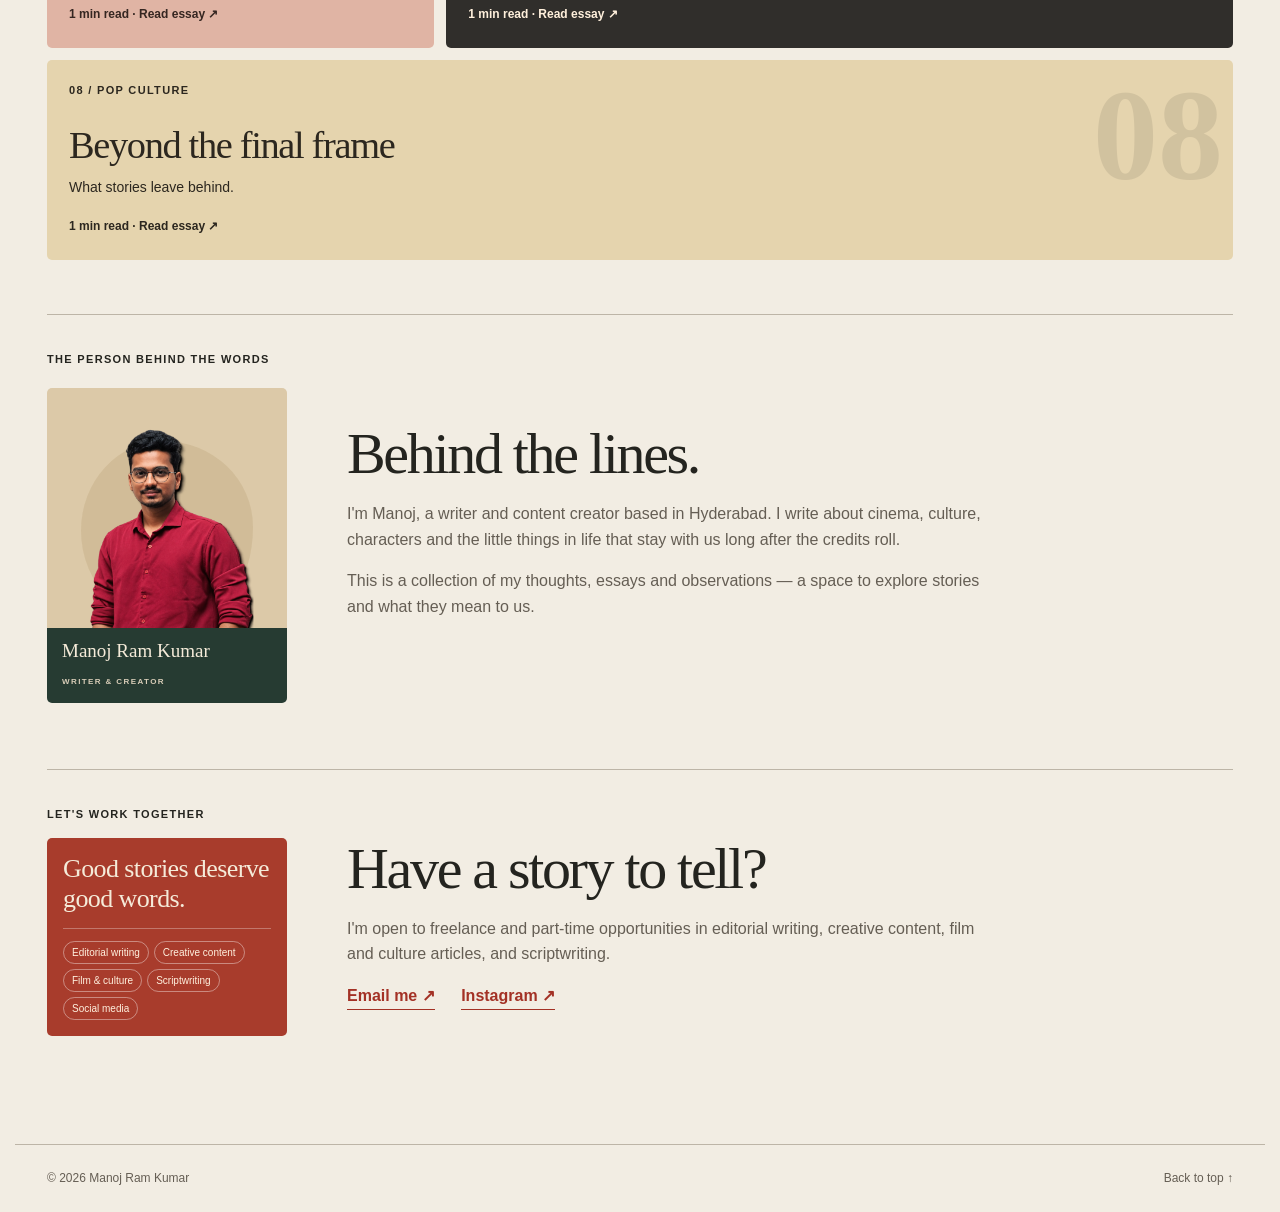
==== commit bf499bb4: "Update index.html" ====
--- a/index.html
+++ b/index.html
@@ -1,42 +1,157 @@
-<!doctype html><html lang="en"><head><meta charset="utf-8"><meta name="viewport" content="width=device-width,initial-scale=1"><meta name="description" content="Out of Cinetext — an independent writing portfolio by Manoj Ram Kumar."><title>out of cinetext.</title><script src="theme.js"></script><link rel="stylesheet" href="style.css"><script src="works.js" defer></script><script src="app.js" defer></script></head><body><a class="skip" href="#main">Skip to content</a><header class="mast"><div class="navwrap"><a class="brand" href="index.html">out of cinetext<span>.</span></a><nav aria-label="Main navigation"><a href="index.html#writing">Writing</a><a href="index.html#about">About</a><a href="index.html#contact">Contact</a></nav><div class="tools"><label class="sr" for="theme">Colour theme</label><select id="theme" title="Colour theme"><option value="system">◐ System</option><option value="light">☀ Light</option><option value="dark">☾ Dark</option></select><a class="resume" id="resume" href="resume.html">Resume ↗</a></div></div><div id="progress" role="progressbar" aria-label="Reading progress" aria-valuemin="0" aria-valuemax="100" aria-valuenow="0" hidden></div></header><main id="main"><section class="hero"><div class="edition"><span>INDEPENDENT CULTURE JOURNAL</span><span>HYDERABAD · EST. 2026</span></div><h1>out of cinetext<span>.</span></h1><div class="herofoot"><div><p class="tagline">On cinema, life, and everything in between.</p><p class="byline">Words by Manoj Ram Kumar</p></div><a class="availability" href="#contact"><i></i> Open to freelance &amp; part-time work ↗</a></div></section><section id="writing"><div class="sectionhead"><div><p class="eyebrow">THE COLLECTION / 01</p><h2>Selected writing.</h2></div><small id="count"></small></div><div class="filters" id="filters" aria-label="Filter by category"></div><div id="works" class="works"></div><div id="pagination" class="pagination" aria-label="Writing pages"></div><p id="status" class="sr" aria-live="polite"></p><noscript>Please enable JavaScript to view the writing collection.</noscript></section><section id="about" class="split">
-  
-<div class="author-profile">
-    <p class="eyebrow">THE PERSON BEHIND THE WORDS</p>
+<!DOCTYPE html>
+<html lang="en">
+  <head>
+    <meta charset="utf-8" />
+    <meta name="viewport" content="width=device-width,initial-scale=1" />
+    <meta name="description" content="Out of Cinetext — an independent writing portfolio by Manoj Ram Kumar." />
+    <title>out of cinetext.</title>
+    <script src="theme.js"></script>
+    <link rel="stylesheet" href="style.css" />
+    <script src="works.js" defer=""></script>
+    <script src="app.js" defer=""></script>
+  </head>
+  <body>
+    <a class="skip" href="#main">Skip to content</a>
+    <header class="mast">
+      <div class="navwrap">
+        <a class="brand" href="index.html">
+          out of cinetext
+          <span>.</span>
+        </a>
+        <nav aria-label="Main navigation">
+          <a href="index.html#writing">Writing</a>
+          <a href="index.html#about">About</a>
+          <a href="index.html#contact">Contact</a>
+        </nav>
+        <div class="tools">
+          <label class="sr" for="theme">Colour theme</label>
+          <select id="theme" title="Colour theme">
+            <option value="system">◐ System</option>
+            <option value="light">☀ Light</option>
+            <option value="dark">☾ Dark</option>
+          </select>
+          <a class="resume" id="resume" href="resume.html">Resume ↗</a>
+        </div>
+      </div>
+      <div
+        id="progress"
+        role="progressbar"
+        aria-label="Reading progress"
+        aria-valuemin="0"
+        aria-valuemax="100"
+        aria-valuenow="0"
+        hidden=""
+      ></div>
+    </header>
+    <main id="main">
+      <section class="hero">
+        <div class="edition">
+          <span>INDEPENDENT CULTURE JOURNAL</span>
+          <span>HYDERABAD · EST. 2022</span>
+        </div>
+        <h1>
+          out of cinetext
+          <span>.</span>
+        </h1>
+        <div class="herofoot">
+          <div>
+            <p class="tagline">On cinema, life, and everything in between.</p>
+            <p class="byline">Words by Manoj Ram Kumar</p>
+          </div>
+          <a class="availability" href="#contact">
+            <i></i>
+            Open to freelance &amp; part-time work ↗
+          </a>
+        </div>
+      </section>
+      <section id="writing">
+        <div class="sectionhead">
+          <div>
+            <p class="eyebrow">THE COLLECTION / 01</p>
+            <h2>Selected writing.</h2>
+          </div>
+          <small id="count"></small>
+        </div>
+        <div class="filters" id="filters" aria-label="Filter by category"></div>
+        <div id="works" class="works"></div>
+        <div id="pagination" class="pagination" aria-label="Writing pages"></div>
+        <p id="status" class="sr" aria-live="polite"></p>
+        <noscript>Please enable JavaScript to view the writing collection.</noscript>
+      </section>
+      <section id="about" class="split">
+        <div class="author-profile">
+          <p class="eyebrow">THE PERSON BEHIND THE WORDS</p>
 
-    <div class="author-card">
-        <div class="author-portrait">
-            <img src="images/profile.png" alt="Manoj Ram Kumar">
+          <div class="author-card">
+            <div class="author-portrait">
+              <img src="images/profile.png" alt="Manoj Ram Kumar" />
+            </div>
+
+            <div class="author-nameplate">
+              <h3>Manoj Ram Kumar</h3>
+              <span>WRITER &amp; CREATOR</span>
+            </div>
+          </div>
         </div>
 
-        <div class="author-nameplate">
-            <h3>Manoj Ram Kumar</h3>
-            <span>WRITER & CREATOR</span>
+        <div>
+          <h2>Behind the lines.</h2>
+          <p>
+            I'm Manoj, a writer and content creator based in Hyderabad. I write about cinema, culture, characters and
+            the little things in life that stay with us long after the credits roll.
+          </p>
+          <p>
+            This is a collection of my thoughts, essays and observations — a space to explore stories and what they mean
+            to us.
+          </p>
         </div>
-    </div>
-</div>
+      </section>
+      <section id="contact" class="split">
+        <p class="eyebrow"></p>
+        <div class="collab-profile">
+          <p class="eyebrow">LET'S WORK TOGETHER</p>
 
-  <div><h2>Beyond the frame.</h2><p>I'm Manoj, a writer and content creator based in Hyderabad. I write about cinema, culture, characters and the little things in life that stay with us long after the credits roll.</p><p>This is a collection of my thoughts, essays and observations — a space to explore stories and what they mean to us.</p></div></section><section id="contact" class="split"><p class="eyebrow">
+          <div class="collab-card">
+            <h3>Good stories deserve good words.</h3>
 
-<div class="collab-profile">
-
-    <p class="eyebrow">LET'S WORK TOGETHER</p>
-
-    <div class="collab-card">
-
-        <h3>Good stories deserve good words.</h3>
-
-        <div class="collab-services">
-            <div class="service-tags">
+            <div class="collab-services">
+              <div class="service-tags">
                 <span>Editorial writing</span>
                 <span>Creative content</span>
-                <span>Film & culture</span>
+                <span>Film &amp; culture</span>
                 <span>Scriptwriting</span>
                 <span>Social media</span>
+              </div>
             </div>
+          </div>
         </div>
 
-    </div>
-
-</div>
-
-</p><div><h2>Have a story to tell?</h2><p>I'm open to freelance and part-time opportunities in editorial writing, creative content, film and culture articles, and scriptwriting.</p><a id="email" class="contactlink" hidden>Email me ↗</a><a class="contactlink" href="https://www.instagram.com/out.of.cinetext/">Instagram ↗</a></div></section></main><footer><span>© <span id="year"></span> Manoj Ram Kumar</span><a href="#">Back to top ↑</a></footer></body></html>
+        <p></p>
+        <div>
+          <h2>Have a story to tell?</h2>
+          <p>
+            I'm open to freelance and part-time opportunities in editorial writing, creative content, film and culture
+            articles, and scriptwriting.
+          </p>
+          <a id="email" class="contactlink" hidden="">Email me ↗</a>
+          <a
+            class="contactlink"
+            href="https://www.instagram.com/mithabhashiii/"
+            target="_blank"
+            rel="noopener noreferrer"
+          >
+            Instagram ↗
+          </a>
+        </div>
+      </section>
+    </main>
+    <footer>
+      <span>
+        ©
+        <span id="year"></span>
+        Manoj Ram Kumar
+      </span>
+      <a href="#">Back to top ↑</a>
+    </footer>
+  </body>
+</html>
--- a/style.css
+++ b/style.css
@@ -107,10 +107,10 @@
     overflow: hidden;
 }
 
-/* Portrait background */
-
+/* Portrait background and subtle organic oval */
 .author-portrait {
     position: relative;
+    isolation: isolate;
     width: 100%;
     aspect-ratio: 1 / 1;
     background: #dcc9a8;
@@ -118,26 +118,47 @@
     margin: 0;
 }
 
-/* Remove previous decorative shapes */
-
-.author-portrait::before,
+.author-portrait::before {
+    content: "";
+    position: absolute;
+    width: 72%;
+    height: 78%;
+    left: 14%;
+    bottom: 0;
+    background: #ceb993;
+    border-radius: 48% 52% 43% 57% / 48% 46% 54% 52%;
+    opacity: 0.75;
+    z-index: 0;
+}
+
 .author-portrait::after {
     display: none;
 }
 
-/* Profile image */
-
 .author-portrait img {
     position: absolute;
+    z-index: 1;
     bottom: 0;
     left: 50%;
     transform: translateX(-50%);
-    width: 100%;
-    height: 100%;
+    width: 78%;
+    height: 84%;
     object-fit: contain;
     object-position: center bottom;
     display: block;
     filter: none;
+}
+
+@media (max-width: 768px) {
+    .author-portrait img {
+        width: 76%;
+        height: 82%;
+    }
+    .author-portrait::before {
+        width: 74%;
+        left: 13%;
+        height: 76%;
+    }
 }
 
 /* Editorial nameplate */
@@ -179,3 +200,153 @@
         font-size: 20px;
     }
 }
+
+/* Final About section refinements */
+
+#about {
+    grid-template-columns: 300px minmax(0, 1fr);
+    gap: 48px;
+    align-items: center;
+    padding-top: 48px;
+    padding-bottom: 48px;
+}
+
+.author-card {
+    width: min(300px, 100%);
+    border-radius: 5px;
+}
+
+.author-nameplate {
+    padding: 14px 18px;
+}
+
+.author-nameplate h3 {
+    font-size: 22px;
+    margin-bottom: 4px;
+}
+
+@media (max-width: 768px) {
+    #about {
+        grid-template-columns: 1fr;
+        gap: 28px;
+        padding-top: 32px;
+        padding-bottom: 32px;
+    }
+
+    .author-card {
+        width: min(260px, 100%);
+    }
+
+    .author-profile {
+        margin-bottom: 0;
+    }
+}
+
+
+/* Compact collaboration card and alignment */
+#contact {
+    display: grid;
+    grid-template-columns: 300px minmax(0, 1fr);
+    gap: 48px;
+    align-items: center;
+    padding: 40px 0;
+}
+#contact .collab-profile {
+    display: flex;
+    flex-direction: column;
+    align-items: flex-start;
+    gap: 14px;
+    grid-column: 1;
+    grid-row: 1;
+    width: 100%;
+    margin: 0;
+}
+#contact > div:last-child:not(.collab-profile) {
+    grid-column: 2;
+    grid-row: 1;
+    min-width: 0;
+}
+.collab-card {
+    width: min(280px, 100%);
+    background: #a83c2c;
+    color: #f5ebd9;
+    border-radius: 5px;
+    padding: 16px;
+}
+.collab-card h3 {
+    font-family: var(--serif);
+    font-size: 26px;
+    line-height: 1.15;
+    font-weight: normal;
+    letter-spacing: -0.6px;
+    color: #f5ebd9;
+    margin: 0 0 14px;
+}
+.collab-kicker, .collab-label, .collab-footer { display: none; }
+.collab-services {
+    border-top: 1px solid rgba(255,255,255,.3);
+    padding-top: 12px;
+}
+.service-tags { display: flex; flex-wrap: wrap; gap: 5px; }
+.service-tags span {
+    display: inline-block;
+    padding: 4px 8px;
+    border: 1px solid rgba(255,255,255,.4);
+    border-radius: 30px;
+    font-size: 10px;
+    line-height: 1.3;
+    color: #fff1df;
+}
+@media (max-width: 768px) {
+    #contact { grid-template-columns: 1fr; gap: 24px; padding: 32px 0; }
+    #contact .collab-profile { grid-column: 1; grid-row: 1; }
+    #contact > div:last-child:not(.collab-profile) { grid-column: 1; grid-row: 2; }
+}
+
+/* Compact author profile */
+
+.author-card {
+    width: min(240px, 100%);
+}
+
+.author-nameplate {
+    padding: 12px 15px;
+}
+
+.author-nameplate h3 {
+    font-size: 19px;
+    margin-bottom: 3px;
+}
+
+.author-nameplate span {
+    font-size: 8px;
+    letter-spacing: 1.4px;
+}
+
+/* Consistent section alignment */
+
+#about,
+#contact {
+    grid-template-columns: 260px minmax(0, 1fr);
+    gap: 40px;
+    align-items: center;
+    padding: 36px 0;
+}
+
+.collab-card {
+    width: min(240px, 100%);
+}
+
+@media (max-width: 768px) {
+    #about,
+    #contact {
+        grid-template-columns: 1fr;
+        gap: 24px;
+        padding: 28px 0;
+    }
+
+    .author-card,
+    .collab-card {
+        width: min(240px, 100%);
+    }
+}
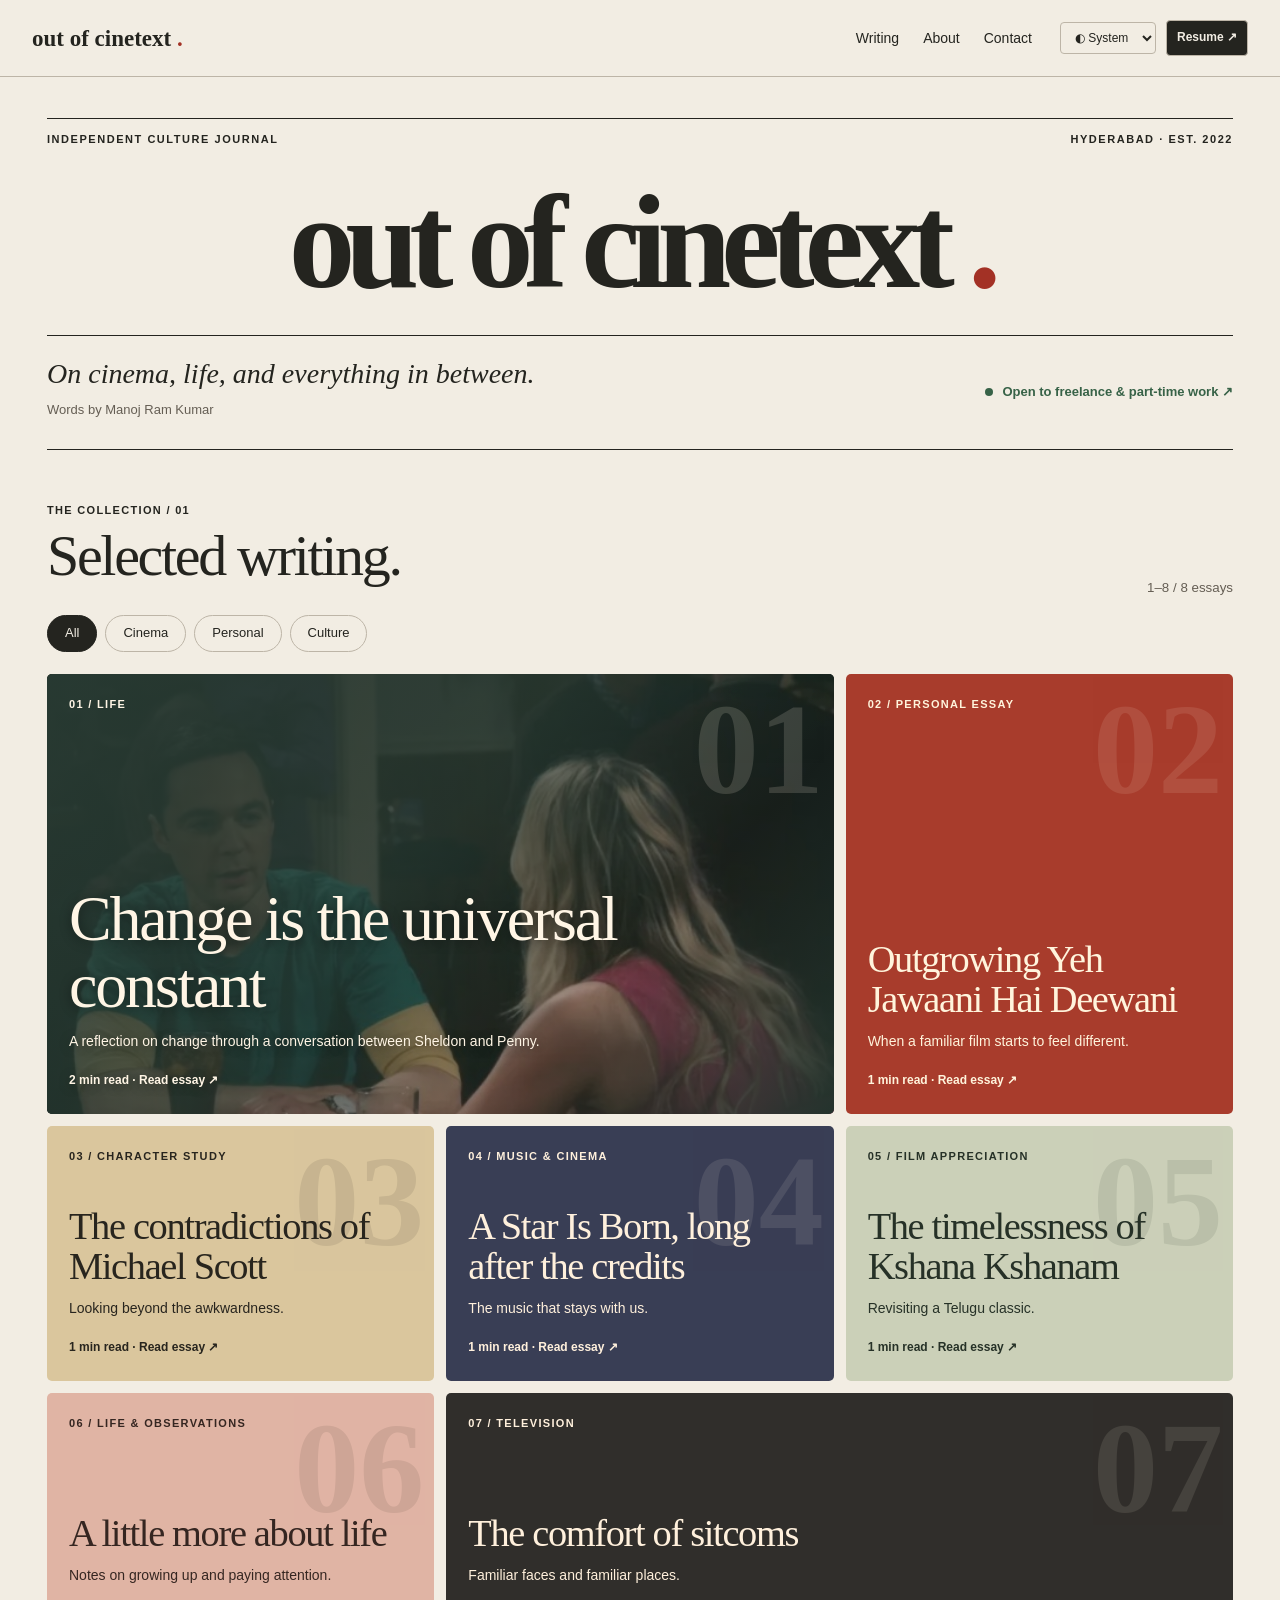
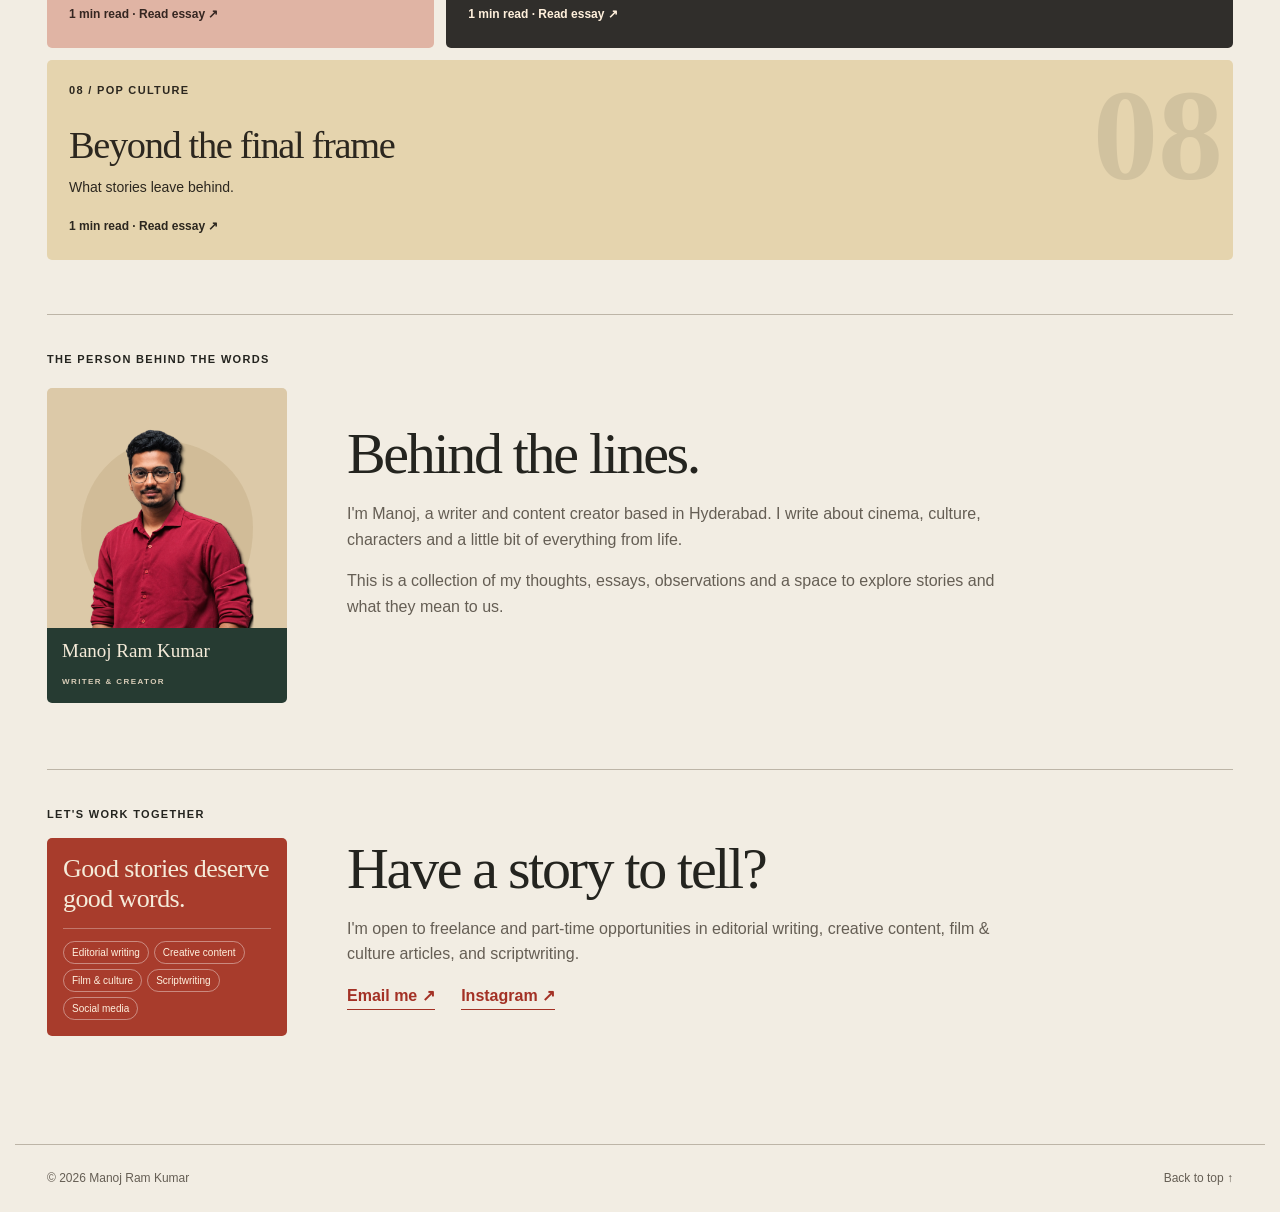
==== commit 9fdafd82: "Update index.html" ====
--- a/index.html
+++ b/index.html
@@ -98,10 +98,10 @@
           <h2>Behind the lines.</h2>
           <p>
             I'm Manoj, a writer and content creator based in Hyderabad. I write about cinema, culture, characters and
-            the little things in life that stay with us long after the credits roll.
+            a little bit of everything from life.
           </p>
           <p>
-            This is a collection of my thoughts, essays and observations — a space to explore stories and what they mean
+            This is a collection of my thoughts, essays, observations and a space to explore stories and what they mean
             to us.
           </p>
         </div>
@@ -130,13 +130,13 @@
         <div>
           <h2>Have a story to tell?</h2>
           <p>
-            I'm open to freelance and part-time opportunities in editorial writing, creative content, film and culture
+            I'm open to freelance and part-time opportunities in editorial writing, creative content, film & culture
             articles, and scriptwriting.
           </p>
           <a id="email" class="contactlink" hidden="">Email me ↗</a>
           <a
             class="contactlink"
-            href="https://www.instagram.com/mithabhashiii/"
+            href="https://www.instagram.com/out.of.cinetext/"
             target="_blank"
             rel="noopener noreferrer"
           >
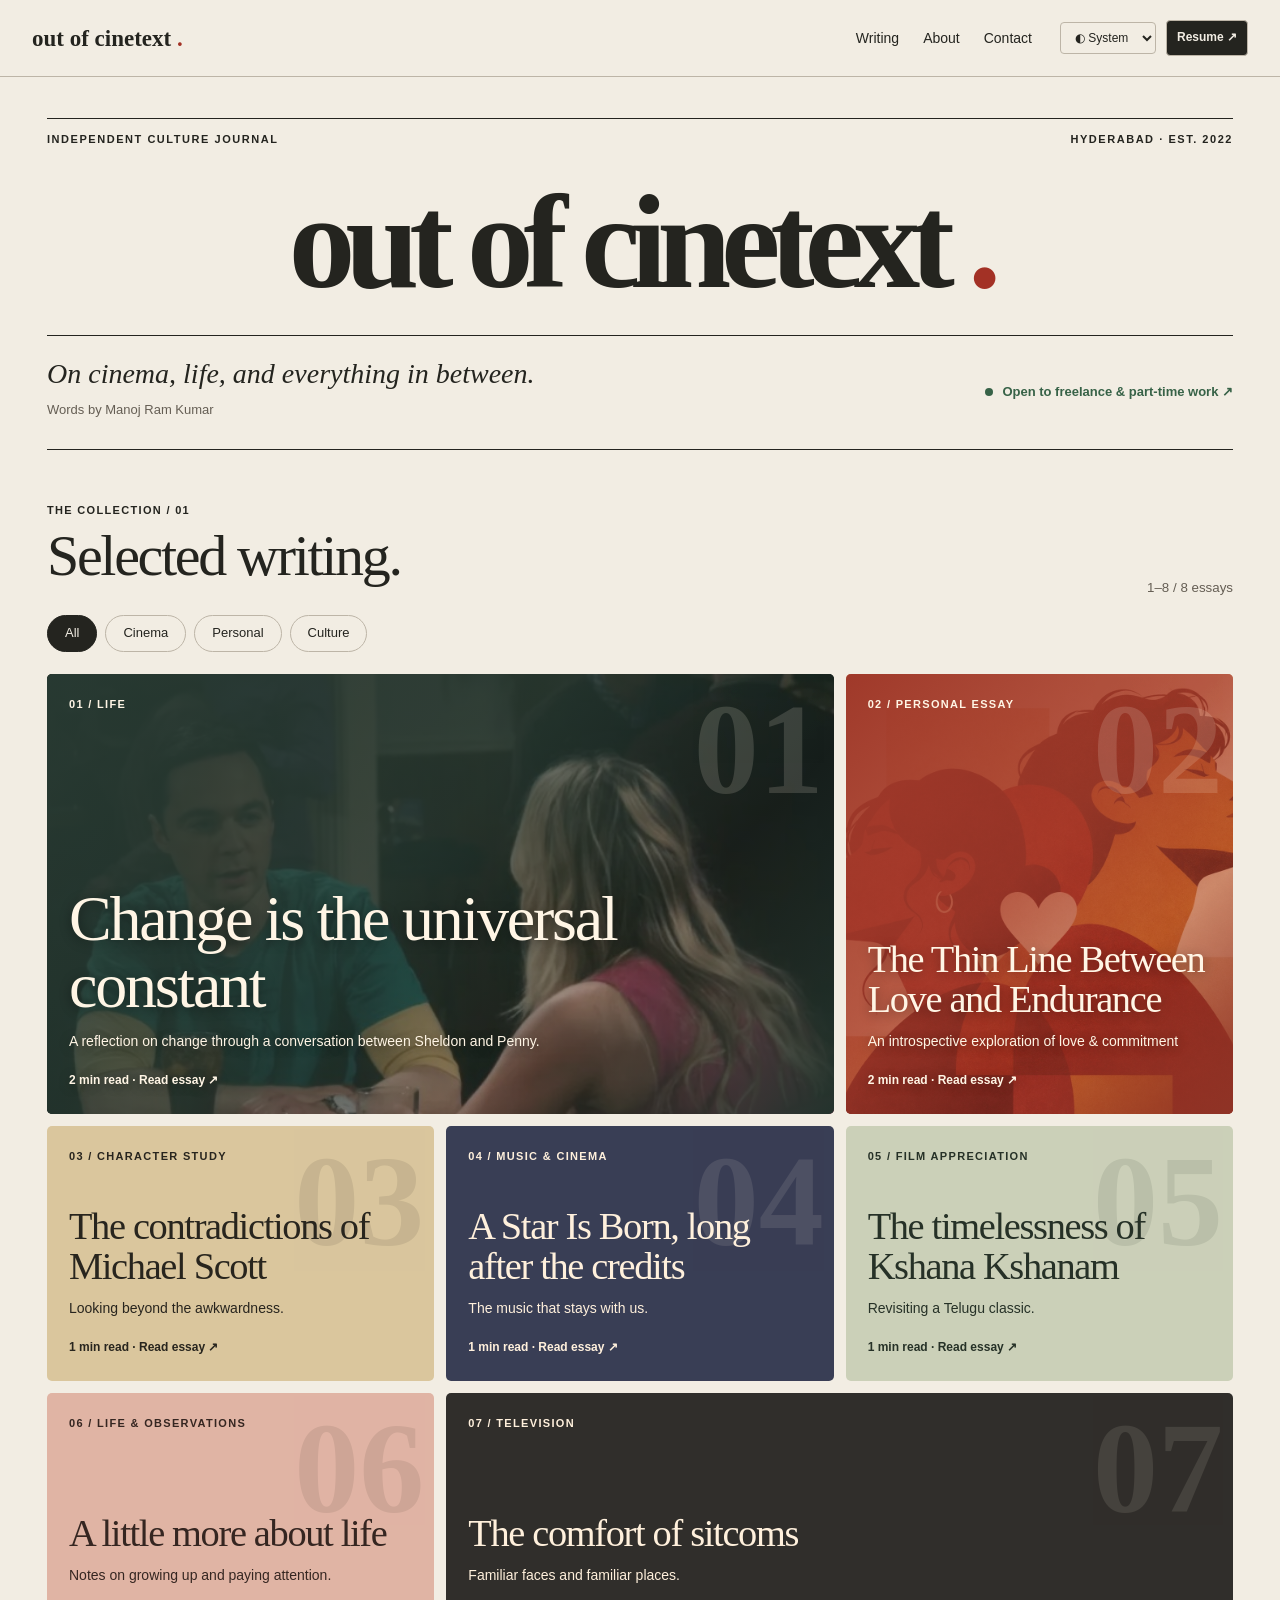
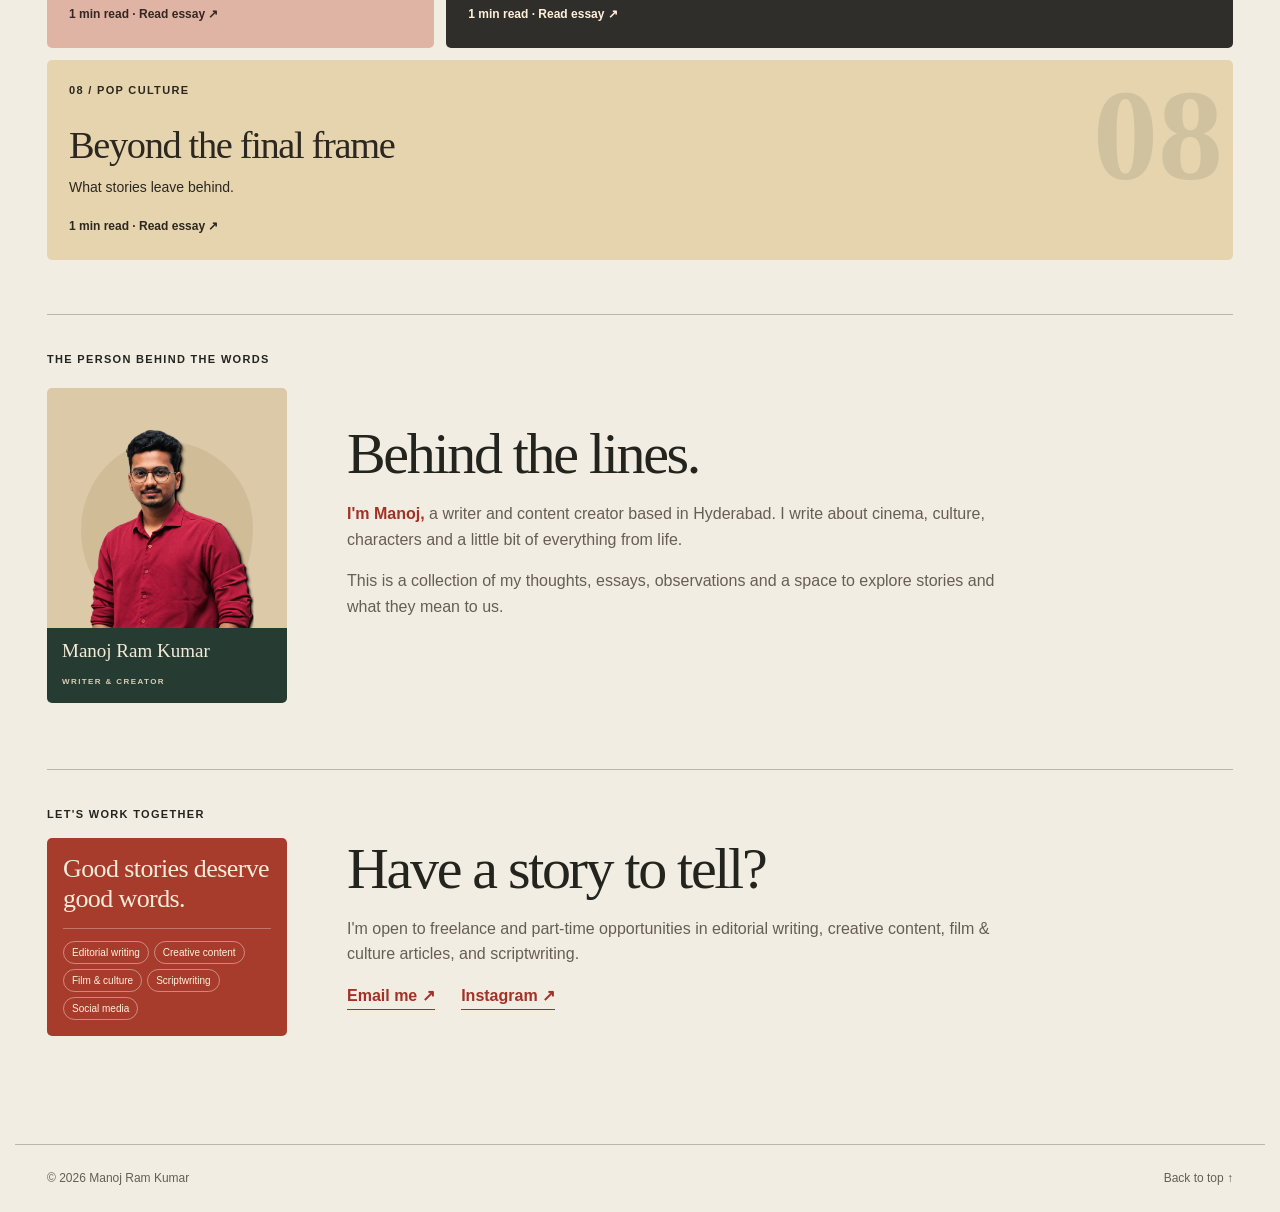
==== commit 4a46f81b: "Update index.html" ====
--- a/index.html
+++ b/index.html
@@ -96,10 +96,7 @@
 
         <div>
           <h2>Behind the lines.</h2>
-          <p>
-            I'm Manoj, a writer and content creator based in Hyderabad. I write about cinema, culture, characters and
-            a little bit of everything from life.
-          </p>
+          <p><strong class="intro-name">I'm Manoj,</strong> a writer and content creator based in Hyderabad. I write about cinema, culture, characters and a little bit of everything from life.</p>
           <p>
             This is a collection of my thoughts, essays, observations and a space to explore stories and what they mean
             to us.
--- a/style.css
+++ b/style.css
@@ -350,3 +350,19 @@
         width: min(240px, 100%);
     }
 }
+
+/* Remove decorative drop cap */
+.body p:first-child::first-letter {
+    float: none;
+    font-size: inherit;
+    line-height: inherit;
+    padding: 0;
+    color: inherit;
+}
+
+/* Highlight author introduction */
+
+.intro-name {
+    color: var(--accent);
+    font-weight: 700;
+}
